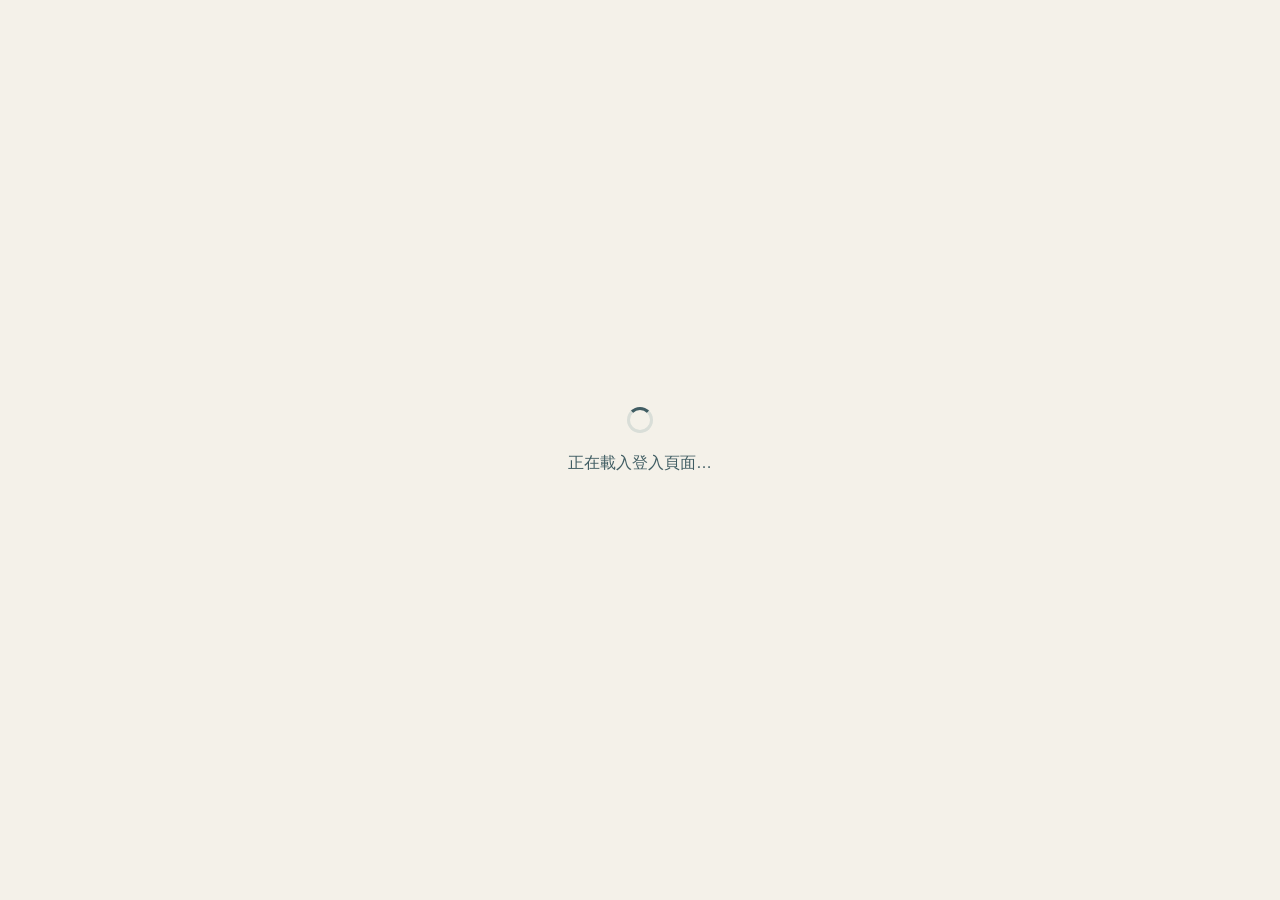
==== index.html @ 28db0f21 "Fix iframe handshake retries and source validation" ====
<!doctype html><html lang="zh-Hant"><head><meta charset="utf-8"><meta name="viewport" content="width=device-width,initial-scale=1"><meta name="referrer" content="no-referrer"><meta name="robots" content="noindex,nofollow"><meta name="application-release" content="pages-htmlservice-bridge-v4"><meta http-equiv="Content-Security-Policy" content="default-src 'none'; script-src 'self'; style-src 'self'; img-src 'self'; frame-src https://script.google.com https://script.googleusercontent.com https://*.googleusercontent.com; connect-src 'none'; object-src 'none'; base-uri 'none'; form-action 'none'"><title>鈺通營造｜員工面談暨考績管理系統</title><link rel="stylesheet" href="./site.css?v=pages-bridge-v3"></head><body>
<main id="applicationHost" hidden aria-label="鈺通營造員工面談暨考績管理系統"><div id="frameSlot"></div></main>
<section id="connectionPanel" class="entry-loading" aria-label="載入登入頁面"><div class="loading-indicator" aria-hidden="true"></div><span id="connectionLabel" class="visually-hidden">正在確認安全連線</span><p id="connectionStatus" role="status" aria-live="polite">正在載入登入頁面…</p><button type="button" id="connectBackend" hidden>重新載入</button></section>
<noscript>請啟用 JavaScript 後重新載入，以開啟鈺通營造系統登入頁面。</noscript><script src="./backend-config.js"></script><script src="./pages-bridge.js?v=pages-bridge-v4"></script></body></html>
---- site.css ----
/* Thin host: the unchanged GAS app owns the full company login design. */
:root{font-family:"Noto Sans TC","Microsoft JhengHei",sans-serif;color:#405d63;background:#f4f1e9;line-height:1.7}
*{box-sizing:border-box}
html,body{margin:0;width:100%;min-height:100%;background:#f4f1e9}
[hidden]{display:none!important}
#applicationHost{position:fixed;inset:0;width:100%;height:100vh;height:100dvh;margin:0;padding:0}
#frameSlot,#frameSlot iframe{display:block;width:100%;height:100%;border:0;margin:0;padding:0}
#connectionPanel{min-height:100vh;min-height:100dvh;margin:0;padding:24px;display:flex;flex-direction:column;align-items:center;justify-content:center;text-align:center}
#connectionStatus{max-width:34rem;margin:16px 0;overflow-wrap:anywhere}
.loading-indicator{width:26px;height:26px;border:3px solid #d9ded8;border-top-color:#405d63;border-radius:50%;animation:loading 1s linear infinite}
.entry-error .loading-indicator{display:none}
#connectBackend{max-width:22rem;width:100%;padding:12px 20px;border:1px solid #405d63;border-radius:7px;background:#405d63;color:#fff;font:inherit;cursor:pointer}
#connectBackend:focus-visible{outline:3px solid #9b6b2c;outline-offset:4px}
#connectBackend:disabled{opacity:.62;cursor:wait}
.visually-hidden{position:absolute;width:1px;height:1px;padding:0;margin:-1px;overflow:hidden;clip:rect(0,0,0,0);white-space:nowrap;border:0}
noscript{display:block;text-align:center;padding:16px}
@keyframes loading{to{transform:rotate(360deg)}}
@media(prefers-reduced-motion:reduce){.loading-indicator{animation:none}}
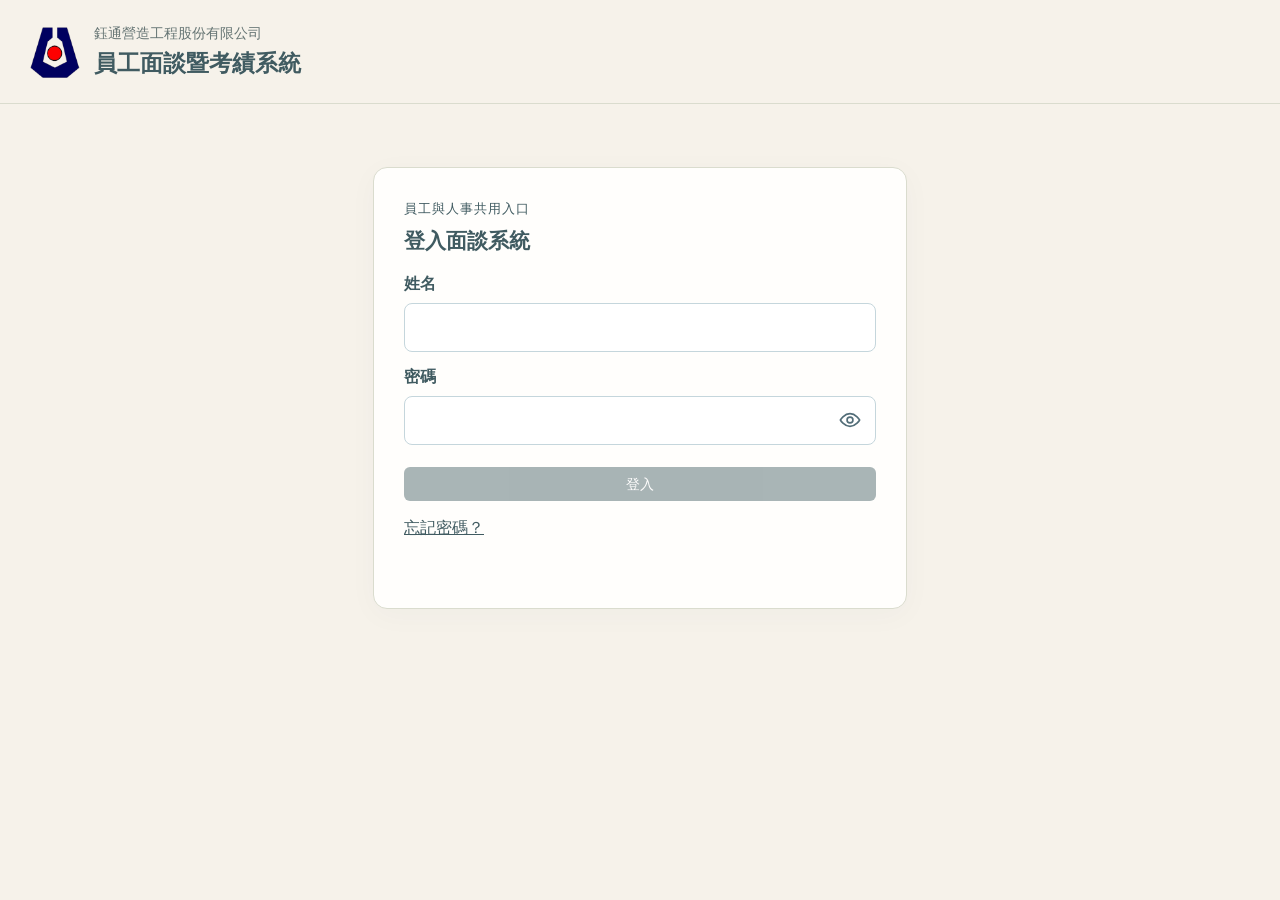
==== commit 7b0c8c63: "Serve existing login statically through version-pinned secure GAS bridge" ====
--- a/index.html
+++ b/index.html
@@ -1,4 +1 @@
-<!doctype html><html lang="zh-Hant"><head><meta charset="utf-8"><meta name="viewport" content="width=device-width,initial-scale=1"><meta name="referrer" content="no-referrer"><meta name="robots" content="noindex,nofollow"><meta name="application-release" content="pages-htmlservice-bridge-v4"><meta http-equiv="Content-Security-Policy" content="default-src 'none'; script-src 'self'; style-src 'self'; img-src 'self'; frame-src https://script.google.com https://script.googleusercontent.com https://*.googleusercontent.com; connect-src 'none'; object-src 'none'; base-uri 'none'; form-action 'none'"><title>鈺通營造｜員工面談暨考績管理系統</title><link rel="stylesheet" href="./site.css?v=pages-bridge-v3"></head><body>
-<main id="applicationHost" hidden aria-label="鈺通營造員工面談暨考績管理系統"><div id="frameSlot"></div></main>
-<section id="connectionPanel" class="entry-loading" aria-label="載入登入頁面"><div class="loading-indicator" aria-hidden="true"></div><span id="connectionLabel" class="visually-hidden">正在確認安全連線</span><p id="connectionStatus" role="status" aria-live="polite">正在載入登入頁面…</p><button type="button" id="connectBackend" hidden>重新載入</button></section>
-<noscript>請啟用 JavaScript 後重新載入，以開啟鈺通營造系統登入頁面。</noscript><script src="./backend-config.js"></script><script src="./pages-bridge.js?v=pages-bridge-v4"></script></body></html>
+<!doctype html><html lang="zh-Hant"><head><meta name="hr-backend-release" content="YT-45f6a3ab487a"><meta http-equiv="Content-Security-Policy" content="default-src 'none'; script-src 'self'; style-src 'self' 'unsafe-inline'; img-src 'self'; connect-src 'self'; frame-src https://script.google.com https://script.googleusercontent.com https://*.googleusercontent.com; base-uri 'none'; object-src 'none'; form-action 'none'"><link rel="stylesheet" href="./login.css"><meta name="referrer" content="no-referrer"><meta charset="utf-8"><meta name="viewport" content="width=device-width,initial-scale=1"><title>鈺通營造｜員工面談暨考績系統</title></head><body><header class="site-header"><img src="./logo.png" alt="鈺通營造公司LOGO"><div class="site-titles"><p class="site-company">鈺通營造工程股份有限公司</p><h1>員工面談暨考績系統</h1></div></header><main class="login-page"><section class="login-card"><p class="page-eyebrow">員工與人事共用入口</p><h2>登入面談系統</h2><form id="employeeLogin"><label for="lookupName">姓名</label><input id="lookupName" name="username" required maxlength="80" autocomplete="username"><label for="lookupPassword">密碼</label><input id="lookupPassword" name="password" type="password" required maxlength="128" autocomplete="current-password"><button type="submit">登入</button></form><p id="loginStatus" role="status"></p></section></main><div id="bridgeHost" hidden></div><script src="./backend-config.js"></script><script src="./static-login.js"></script><script src="./password-eye.js"></script><script src="./login.js"></script><script src="./password-reset.js"></script></body></html>
--- a/login.css
+++ b/login.css
@@ -0,0 +1,122 @@
+:root{--brand:#174b59;--brand-dark:#103946;--accent:#0d766d;--ink:#213544;--muted:#617485;--line:#dbe6e9;--surface:#fff;--canvas:#f4f8fa}
+*{box-sizing:border-box}html{scroll-padding-top:130px}body{margin:0;background:var(--canvas);color:var(--ink);font:16px/1.65 system-ui,"Microsoft JhengHei",sans-serif}
+[hidden]{display:none!important}button,input,select,textarea{font:inherit}button,.button-link{min-height:44px;border:0;border-radius:8px;padding:10px 16px;background:var(--brand);color:#fff;cursor:pointer;text-decoration:none;display:inline-flex;align-items:center;justify-content:center;gap:6px;max-width:100%;white-space:normal;overflow-wrap:anywhere}
+button.secondary,.button-link.secondary{background:#e8f0f3;color:var(--brand-dark)}button:disabled{opacity:.45;cursor:not-allowed}input:not([type=checkbox]):not([type=file]),select,textarea{width:100%;min-height:46px;border:1px solid #c5d6dc;border-radius:8px;padding:10px 12px;background:#fff;color:var(--ink)}textarea{line-height:1.8;resize:vertical}input[type=checkbox]{width:20px;height:20px;accent-color:var(--accent);vertical-align:middle}input[type=file]{width:100%;padding:10px;border:1px solid var(--line);border-radius:8px}label{display:block;font-weight:600;margin:12px 0 6px}h1,h2,h3,p{overflow-wrap:anywhere}h1{font-size:23px;line-height:1.4}h2{font-size:21px}h3{font-size:17px}a{color:var(--brand)}:focus-visible{outline:3px solid #8dd1c7;outline-offset:3px}
+.site-header{display:flex;align-items:center;gap:14px;max-width:1600px;margin:auto;padding:20px 24px;border-bottom:1px solid var(--line)}.site-header img{width:52px;height:auto;flex:none;object-fit:contain}.site-titles{min-width:0;flex:1}.site-header h1{margin:2px 0}.site-company{font-size:14px;color:var(--muted);margin:0}.site-header .hr-link{font-size:14px;flex:none}.environment-tag{font-size:12px;padding:3px 8px;border-radius:5px;background:#fff0cd;color:#80591d;white-space:nowrap}
+.login-page{max-width:570px;margin:clamp(24px,7vh,70px) auto;padding:0 18px}.login-card{padding:30px;background:#fff;border:1px solid var(--line);border-radius:14px;box-shadow:0 6px 30px #1b465b08}.login-card h2{margin:5px 0 10px}.page-eyebrow{font-size:13px;letter-spacing:.08em;color:var(--accent);margin:0}.login-card button{width:100%;margin-top:22px}.login-note,.muted{color:var(--muted);font-size:13px}.login-card details{font-size:13px;margin-top:20px}.login-card summary{cursor:pointer}#loginStatus{color:#a33c23;min-height:1.5em}.site-footer{padding:24px 12px;text-align:center;font-size:12px;color:var(--muted)}
+.portal-site main>header{display:flex;align-items:center;gap:12px;margin:0 0 16px;padding:14px 0;background:var(--canvas);border-bottom:1px solid var(--line)}.portal-site main>header h1{font-size:23px}.portal-site main>header p{font-size:14px}.portal-site #portalBanner{display:flex;align-items:center;gap:12px;margin:0 0 20px;padding:0;background:none;border:0;box-shadow:none}.portal-site #portalBanner h2{font-size:15px;margin:0;border:0}.portal-site #portalBanner p{font-size:13px;margin:0}.portal-site #portalBanner button{margin-left:auto}.portal-site #openWorkflow,.portal-site #openAdmin,.portal-site #portalOpenHr,.portal-site #resetDemo,.portal-site .preview-disclosure,.portal-site #identityDemo,.portal-site #closeWorkflow,.portal-site .employee-footer{display:none!important}.portal-site main>.warning{display:none}.portal-site #confirmationMeaning{font-size:13px}.portal-site #draftTools{margin-top:8px}.portal-site #formIdentity{margin:10px 0;color:var(--muted);font-size:14px}
+.portal-employee-page #workflowDialog{display:none!important}.portal-employee-page main{max-width:1220px}.portal-employee-page #employeeBasics label[for=role],.portal-employee-page #employeeBasics #role,.portal-employee-page #employeeBasics #role+p{display:none}.portal-employee-page .employee-actions{bottom:0}
+.portal-hr-page main{max-width:none;width:100%;padding:16px clamp(12px,2vw,36px) 40px}.portal-hr-page #employeeBasics,.portal-hr-page #employeeInterview,.portal-hr-page #employeeProjects,.portal-hr-page #employeeScores,.portal-hr-page #employeeActions,.portal-hr-page #fillProgress,.portal-hr-page #formIdentity{display:none!important}
+.portal-hr-page #workflowDialog{display:block;width:100%;max-height:none;overflow:visible;position:static;margin:0;padding:0;border:0;border-radius:0;background:none;box-shadow:none}.portal-hr-page #workflowDialog>.actions{position:static;top:auto;padding:0;background:none;border:0}.portal-hr-page #workflowTitle{font-size:18px;margin:0 0 16px}.portal-hr-page #workflowDialog>.warning,.portal-hr-page #workflowDialog>.grid,.portal-hr-page #workflowDialog>label,.portal-hr-page #workflowDialog>#employee,.portal-hr-page #flowIdentity,.portal-hr-page #progress,.portal-hr-page #workflowSelf{display:none!important}.portal-hr-page #workflowDialog #logoutMock{display:none}.portal-hr-page #workflowDialog .workflow-layout{display:grid;grid-template-columns:180px minmax(0,1fr);gap:26px}.portal-hr-page #workflowDialog #workflowHr{border:0;padding:0;box-shadow:none;background:transparent}.portal-hr-page #workflowHr>h2{display:none}.portal-hr-page .workflow-nav{position:sticky;top:16px;min-width:0;padding:0}.portal-hr-page .workflow-nav a{padding:11px 13px;background:transparent;border-radius:7px;font-size:14px}.portal-hr-page .workflow-nav a:hover,.portal-hr-page .workflow-nav a.active{background:#e3efef}.portal-hr-page #storedRecord{margin:26px 0 0 206px;padding:20px;background:white;border:1px solid var(--line);border-radius:10px}.portal-hr-page #workflowDialog .status-overview{margin-top:0}.portal-hr-page #hrRosterTools{display:none}.portal-hr-page #workflowDialog .workflow-table{background:white;border:1px solid var(--line);border-radius:10px}.portal-hr-page #workflowDialog .workflow-table table{min-width:1000px}.portal-hr-page #workflowDialog #flowStatus{margin:0 0 16px;font-size:14px}.portal-hr-page #toggleNavigation{display:none}.portal-hr-page #workflowDialog #periodState,.portal-hr-page #workflowDialog #togglePeriod{display:none}
+.admin-section{min-width:0;background:white;border:1px solid var(--line);border-radius:10px;padding:22px;margin:24px 0;scroll-margin-top:24px}.admin-section h2,.admin-section h3{margin-top:0;border:0!important;padding:0!important}.section-heading{display:flex;align-items:center;justify-content:space-between;gap:12px;flex-wrap:wrap}.toolbar{display:flex;gap:9px;flex-wrap:wrap;align-items:center;margin:14px 0}.toolbar>*{max-width:100%}.field-grid{display:grid;grid-template-columns:repeat(3,minmax(0,1fr));gap:12px 18px}.field-grid>div{min-width:0}.field-grid .wide{grid-column:1/-1}.table-wrap{overflow-x:auto;border:1px solid var(--line);border-radius:9px;background:white;margin:16px 0}.table-wrap table{width:100%;min-width:920px;border-collapse:collapse;table-layout:auto}.table-wrap th,.table-wrap td{padding:11px 12px;text-align:left;border-bottom:1px solid #e6eef0;vertical-align:middle;overflow-wrap:anywhere}.table-wrap th{background:#f3f8fa;font-size:13px}.table-wrap td{font-size:14px}.table-wrap .compact-actions{display:flex;gap:6px;flex-wrap:wrap}.table-wrap button{font-size:13px;padding:8px 10px}.form-editor{border-top:1px solid var(--line);padding-top:18px}.inline-options{display:flex;gap:16px;flex-wrap:wrap}.inline-options label{font-weight:400;margin:4px 0}.status-message{padding:10px 0;font-size:14px;overflow-wrap:anywhere}.error-message{color:#9b3526}.import-summary{display:flex;gap:10px;flex-wrap:wrap}.import-summary span{padding:8px 12px;background:#eef5f5;border-radius:7px;font-size:14px}.error-cell{color:#9b3526;min-width:200px}.hint-scroll{font-size:13px;color:var(--muted)}.selected-count{font-size:14px;color:var(--brand)}
+@media(min-width:1600px){.portal-hr-page #workflowDialog .workflow-layout{grid-template-columns:205px minmax(0,1fr)}.portal-hr-page #storedRecord{margin-left:231px}}
+@media(max-width:1024px){.field-grid{grid-template-columns:repeat(2,minmax(0,1fr))}.portal-hr-page #workflowDialog .workflow-layout{grid-template-columns:155px minmax(0,1fr);gap:16px}.portal-hr-page #storedRecord{margin-left:171px}.portal-hr-page .status-overview{grid-template-columns:repeat(3,minmax(0,1fr))}}
+@media(max-width:767px){html{scroll-padding-top:12px}.site-header{padding:16px 12px;gap:9px;flex-wrap:wrap}.site-header img{width:42px}.site-header h1,.portal-site main>header h1{font-size:18px}.site-company{font-size:12px}.site-header .hr-link{font-size:13px}.environment-tag{font-size:11px}.login-page{margin-top:24px;padding:0 12px}.login-card{padding:22px 18px}.portal-site main>header{padding:10px 0}.portal-site #portalBanner{flex-wrap:wrap;gap:8px;margin-bottom:14px}.portal-site #portalBanner h2{font-size:14px}.portal-site #portalBanner p{display:none}.portal-site #portalBanner button{font-size:13px;padding:8px 10px}.portal-hr-page main{padding:12px}.portal-hr-page #workflowDialog .workflow-layout{grid-template-columns:minmax(0,1fr);gap:12px}.portal-hr-page #workflowDialog .workflow-nav{position:static;flex-direction:column;overflow:visible;background:#eaf2f4;padding:8px;border-radius:8px}.portal-hr-page:not(.nav-expanded) .workflow-nav{display:none}.portal-hr-page #toggleNavigation{display:inline-flex;font-size:14px}.portal-hr-page #storedRecord{margin-left:0;padding:14px}.field-grid{grid-template-columns:minmax(0,1fr)}.field-grid .wide{grid-column:auto}.admin-section{padding:16px 12px;margin:18px 0}.toolbar{gap:8px}.toolbar input,.toolbar select{flex:1 1 100%;min-width:0}.toolbar button{flex:1 1 auto;min-width:0}.portal-hr-page #workflowDialog .status-overview{grid-template-columns:repeat(2,minmax(0,1fr))}.portal-hr-page #workflowDialog .status-overview>div:last-child{grid-column:1/-1}.portal-site input,.portal-site select,.portal-site textarea{min-width:0}.portal-hr-page #workflowDialog .workflow-table{max-width:100%}}
+
+.portal-site .grid{grid-template-columns:repeat(2,minmax(0,1fr))}.portal-site .grid>div{min-width:0}.portal-site main>header{flex-wrap:wrap}.portal-hr-page #workflowDialog .table-wrap table{min-width:1080px}.table-wrap td{white-space:pre-line}
+@media(max-width:767px){.portal-site .grid{grid-template-columns:minmax(0,1fr)}}
+
+/* Stage 8 shared masthead and independent management pages. */
+body>.site-header{flex-direction:row}
+body>.site-header{display:flex;align-items:center;justify-content:flex-start;min-height:104px;max-width:none;width:100%;padding:20px 28px;margin:0;border-bottom:1px solid var(--line);gap:14px;background:var(--canvas)}body>.site-header>img{display:block;width:52px;max-width:52px;height:auto;object-fit:contain;flex:none}body>.site-header .site-titles{flex:1;min-width:0}body>.site-header h1{font:700 23px/1.4 system-ui,"Microsoft JhengHei",sans-serif;letter-spacing:0;margin:2px 0;color:var(--brand-dark)}body>.site-header .site-company{font:400 14px/1.65 system-ui,"Microsoft JhengHei",sans-serif;margin:0;color:var(--muted)}
+.stage8-site main{padding-top:16px}.stage8-site.portal-hr-page main{width:100%;max-width:none;padding:18px 28px 50px}.stage8-site #workflowTitle{display:none}.stage8-site #workflowHr{min-width:0}.stage8-site #stage8Pages{min-width:0}.stage8-site .management-page{min-width:0;margin:0;padding:0}.stage8-site .management-page>h2{font-size:23px;margin:0 0 20px}.stage8-site .management-page .admin-section{margin-top:0}.stage8-site .workflow-nav{align-self:start}.stage8-site #storedRecord{margin:20px 0;padding:18px}.stage8-site .status-overview{display:grid;grid-template-columns:repeat(auto-fit,minmax(145px,1fr));gap:14px}.stage8-site #hrOverview{display:none!important}.stage8-site #eligibilityNotice{padding:12px 16px;border-left:4px solid var(--accent);background:white;overflow-wrap:anywhere}.stage8-site #page-appraisals [data-action=printed],.stage8-site #page-appraisals [data-action=received],.stage8-site #page-appraisals [data-action=archived]{display:none}.stage8-site #qualificationEditor{margin-top:24px;padding-top:20px;border-top:1px solid var(--line)}.paper-row{display:flex;align-items:center;justify-content:space-between;gap:16px;flex-wrap:wrap;background:white;border:1px solid var(--line);border-radius:8px;padding:14px;margin:10px 0}.stage8-site input[type=date]{max-width:100%;min-width:0;box-sizing:border-box}.stage8-site #rosterEditor{margin-top:20px}.stage8-site #rosterPageSize{width:auto}.stage8-site #policyImpact{white-space:pre-line}.stage8-site #policyEditor{background:white;border:1px solid var(--line);padding:18px;border-radius:10px}.stage8-site .management-page>select{max-width:420px;margin-bottom:14px}
+@media(min-width:1600px){.stage8-site.portal-hr-page #workflowDialog .workflow-layout{grid-template-columns:220px minmax(0,1fr);gap:30px}}
+@media(max-width:767px){body>.site-header{min-height:112px;padding:14px 12px;gap:9px;flex-wrap:wrap}body>.site-header>img{width:42px;max-width:42px}body>.site-header h1{font-size:18px}body>.site-header .site-company{font-size:12px}.stage8-site.portal-hr-page main{padding:12px}.stage8-site #portalBanner{flex-wrap:wrap}.stage8-site #portalBanner button{flex:1 1 auto}.stage8-site #workflowDialog .status-overview{grid-template-columns:repeat(2,minmax(0,1fr))}.stage8-site #workflowDialog .status-overview>div:last-child{grid-column:auto}.stage8-site #policyEditor{padding:12px}.stage8-site #storedRecord{margin:16px 0;padding:12px}.stage8-site .management-page>h2{font-size:21px}.stage8-site #rosterPageSize{width:100%}}
+@media(max-width:767px){body>.site-header{display:grid;grid-template-columns:42px minmax(0,1fr);grid-template-rows:auto 24px;align-items:center}body>.site-header>img{grid-column:1;grid-row:1}body>.site-header .site-titles{grid-column:2;grid-row:1}body>.site-header .environment-tag{grid-column:1/3;grid-row:2;justify-self:start}body>.site-header .hr-link{grid-column:2;grid-row:2;justify-self:end}}
+
+/* Stage 9: shared compact controls and a single routed management surface. */
+:root:root{--brand:#173A4B;--brand-dark:#173A4B;--accent:#32677A;--canvas:#F5F7F9;--surface:#fff;--line:#DCE5EA;--muted:#617483;--ink:#233746;--danger:#9B4944}
+html body{background:var(--canvas);color:var(--ink);font-family:system-ui,"Microsoft JhengHei",sans-serif}
+body button,.portal-site button,.portal-site .employee-actions .actions button{min-height:34px;border-radius:6px;font-size:14px;line-height:1.45;padding:7px 12px;background:var(--brand);color:#fff;box-shadow:none}
+body button.secondary,.portal-site button.secondary{background:#EAF0F3;color:var(--brand)}button:hover:not(:disabled){filter:brightness(.94)}button:disabled{opacity:.45}button:focus-visible,input:focus-visible,select:focus-visible,summary:focus-visible,a:focus-visible{outline:3px solid #91B9C6;outline-offset:2px}
+.portal-site input:not([type=checkbox]):not([type=file]),.portal-site select,.portal-site textarea{min-height:40px;padding:8px 10px;border-color:var(--line);font-size:15px}.portal-site label{margin:9px 0 5px}.portal-site .admin-section{border:1px solid var(--line);padding:18px;margin:0;background:#fff;box-shadow:none}
+.portal-site .field-grid{gap:10px 16px}.portal-site #workflowDialog .workflow-layout{grid-template-columns:172px minmax(0,1fr);gap:22px}.portal-site .workflow-nav a{padding:9px 12px;line-height:1.5;font-size:14px}.portal-site .workflow-nav a.active{background:#E5EEF2;color:var(--brand);font-weight:600}.portal-site #portalBanner button{margin-left:0}.portal-site #portalLogout{margin-left:auto}.portal-site #flowStatus:empty{display:none}.portal-site .configuration-notice{padding:12px;border:1px solid #DDC99C;background:#FFF8E9;font-size:14px}
+.portal-site .heading-actions{display:flex;gap:8px;align-items:center;margin-left:auto}.portal-site #rosterTotal{font-size:13px;color:var(--muted)}.portal-site .section-heading{gap:10px;margin-bottom:14px}.portal-site .section-heading h2{margin:0}.portal-site #rosterPanel>.muted,.portal-site #rosterPanel>.hint-scroll{font-size:12px;margin:8px 0}.portal-site #rosterPanel>.field-grid{grid-template-columns:minmax(220px,2fr) repeat(3,minmax(120px,1fr))}
+.portal-site #workflowDialog #rosterPanel .table-wrap table{table-layout:fixed;width:100%;min-width:1080px}.portal-site #rosterPanel th,.portal-site #rosterPanel td{padding:9px 8px;font-size:13px;vertical-align:middle}.portal-site #rosterPanel th:nth-child(1){width:42px}.portal-site #rosterPanel th:nth-child(2){width:105px}.portal-site #rosterPanel th:nth-child(3){width:15%}.portal-site #rosterPanel th:nth-child(4){width:9%}.portal-site #rosterPanel th:nth-child(5){width:19%}.portal-site #rosterPanel th:nth-child(6){width:95px}.portal-site #rosterPanel th:nth-child(7){width:60px}.portal-site #rosterPanel th:nth-child(8){width:125px}.portal-site #rosterPanel th:nth-child(9){width:172px}
+.portal-site #rosterPanel td.compact-actions{display:table-cell!important;white-space:nowrap}.portal-site #rosterPanel td.compact-actions button{display:inline-flex;min-width:44px;min-height:32px;padding:6px 8px;margin-right:4px;font-size:13px}.portal-site #rosterPanel [data-roster-action=active]{color:var(--danger);background:#F7EEED}
+.roster-footer{display:flex;align-items:center;gap:12px;flex-wrap:wrap}.roster-footer>.toolbar{margin:0 0 0 auto;flex-wrap:nowrap;gap:8px}.roster-footer #rosterPageSize{width:72px!important;flex:none}.roster-footer label{margin:0}.roster-footer #rosterPage{white-space:nowrap;font-size:13px}.roster-footer #rosterBulkMenu{position:relative}.roster-footer summary{cursor:pointer;border:1px solid var(--line);border-radius:6px;padding:7px 11px;font-size:14px;background:#fff}.bulk-menu-items{position:absolute;top:calc(100% + 6px);left:0;z-index:5;min-width:190px;display:flex;flex-direction:column;gap:6px;padding:10px;background:#fff;border:1px solid var(--line);border-radius:8px;box-shadow:0 4px 16px #173A4B12}.bulk-menu-items button{text-align:left;justify-content:flex-start}
+.portal-site #page-import>h2,.portal-site #page-assignment>h2{display:none}.portal-site #backFromImport,.portal-site #backFromAssignment{margin-bottom:14px}.portal-site #rosterEditor{padding:20px;background:#fff;border:1px solid var(--line);border-radius:8px}.portal-site #rosterImport{max-width:1100px}.portal-site #rosterImport input[type=file]{max-width:650px}.portal-site #page-employees .table-wrap{margin-bottom:12px}
+.portal-hr-page #eligibilityNotice{display:none}.portal-site #portalBanner button{flex:0 0 auto}
+html body.portal-site #submit{background:var(--brand)}html body.portal-site #save{background:var(--accent)}
+
+/* Stage 11: compact routed admin surfaces; original forms/export templates unchanged. */
+:root:root{--brand:#244D60;--brand-dark:#244D60;--accent:#32677A;--canvas:#EDF3F5;--line:#D5E2E7}
+.portal-site .workflow-nav .nav-group-title{font-size:12px;font-weight:600;color:var(--muted);margin:16px 12px 4px}.portal-site .workflow-nav .nav-group-title:first-child{margin-top:0}.portal-site .workflow-nav a.active{background:#DDECF0}.page-heading{display:flex;align-items:center;justify-content:space-between;gap:12px;margin-bottom:18px}.page-heading h2{margin:0;font-size:23px}.portal-site .page-heading button{width:auto;flex:none}
+.portal-site #page-annual .annual-summary{gap:14px;margin:14px 0}.portal-site .annual-half{padding:14px 18px;min-width:0}.portal-site .annual-half h3{font-size:16px;margin:0 0 12px}.annual-metrics{display:grid;grid-template-columns:repeat(4,minmax(0,1fr));gap:12px;margin:0}.annual-metrics div{min-width:0}.annual-metrics dt{font-size:12px;color:var(--muted)}.annual-metrics dd{margin:5px 0 0;font-size:25px;line-height:1.2;font-weight:600;color:var(--brand)}.annual-half>p{margin:14px 0;min-height:36px;display:flex;align-items:center;color:var(--muted)}
+.section-tabs{display:flex;flex-wrap:wrap;gap:6px;border-bottom:1px solid var(--line);margin:0 0 16px;padding-bottom:10px}.portal-site .section-tabs button{background:#fff;color:var(--brand);border:1px solid var(--line)}.portal-site .section-tabs [aria-selected=true]{background:#DDECF0;border-color:#A6C2CD}.portal-site #periodSettings,.portal-site #periodQualification,.portal-site #periodExtensions{background:white;border:1px solid var(--line);border-radius:9px;padding:16px;margin:16px 0}.portal-site #periodSettings #policyEditor{border:0;padding:10px 0;margin:0}.portal-site #page-periods>#policySelect{width:min(100%,420px)}
+.portal-site #workflowDialog .assignment-list{min-width:900px;table-layout:fixed}.assignment-list th:first-child{width:54px}.assignment-list th:nth-child(2){width:25%}.assignment-list th:last-child{width:86px}.portal-site #workflowDialog .qualification-table{min-width:1100px;table-layout:fixed}.qualification-table td{vertical-align:middle}.qualification-table th:first-child{width:170px}.qualification-table th:last-child{width:90px}.qualification-table small{display:block;margin-top:7px;color:var(--muted)}.portal-site #assignmentPanel #assignType{width:150px;flex:none}.portal-site #assignmentPanel .toolbar{gap:8px}.portal-site .management-page input[type=checkbox]{width:20px;height:20px}.portal-site #assignmentPanel>.field-grid{grid-template-columns:200px minmax(180px,2fr) minmax(140px,1fr)}
+.system-confirm{border:1px solid var(--line);border-radius:10px;padding:22px;width:min(520px,calc(100vw - 32px));max-width:calc(100vw - 32px);max-height:calc(100dvh - 32px);overflow:auto;color:var(--ink);background:#fff;box-sizing:border-box}.system-confirm::backdrop{background:#173A4B55}.system-confirm h2{font-size:20px;margin:0 0 12px}.system-confirm p{line-height:1.7;white-space:pre-line;overflow-wrap:anywhere}.system-confirm .toolbar{justify-content:flex-end;margin:18px 0 0}.confirm-details{max-height:240px;overflow:auto;padding-left:24px;font-size:14px;line-height:1.8}.system-notice{position:fixed;bottom:20px;right:20px;z-index:30;max-width:calc(100vw - 40px);padding:12px 18px;background:#E5F2EB;border:1px solid #B5D4C2;border-radius:8px;color:#315E49;box-sizing:border-box}.feature-message:not(:empty),.portal-site .management-page p[role=status]:not(:empty){padding:10px 12px;background:#F0F6F9;border-left:3px solid #7C9CAB;border-radius:5px;font-size:14px;overflow-wrap:anywhere}.portal-site .error-message{color:#923E38;background:#FAEEEE}.faq-item{background:white;border:1px solid var(--line);border-radius:8px;padding:14px 16px;margin:12px 0}.faq-item summary{font-weight:600;cursor:pointer}.faq-item ol{line-height:1.9;padding-left:24px}.portal-site #faqSearch{width:260px}.portal-site #faqCategory{width:190px}
+@media(max-width:767px){.page-heading{align-items:flex-start;flex-wrap:wrap}.page-heading h2{font-size:21px}.annual-metrics{gap:10px;grid-template-columns:repeat(2,minmax(0,1fr))}.portal-site .annual-half{padding:14px}.portal-site #assignmentPanel>.field-grid{grid-template-columns:minmax(0,1fr)}.portal-site #periodSettings,.portal-site #periodQualification,.portal-site #periodExtensions{padding:12px}.section-tabs button{flex:1 1 auto}.system-confirm{padding:18px}.system-confirm .toolbar button{min-height:44px}.portal-site #faqSearch,.portal-site #faqCategory{width:100%}}
+@media print{.faq-item>ol,.faq-item>p{display:block!important}.workflow-nav,#portalBanner,.system-notice{display:none!important}}
+/* Stage 12 approved cream palette. Logo pixels and proportions stay untouched. */
+:root:root{--canvas:#F6F2EA;--surface:#FFFEFC;--brand:#405B61;--brand-dark:#405B61;--accent:#405B61;--line:#DADCCE;--ink:#405B61;--muted:#667574}
+.portal-site .workflow-nav{background:#405B61;border-radius:9px;padding:10px}.portal-site .workflow-nav a{color:#FFFEFC}.portal-site .workflow-nav .nav-group-title{color:#D9E2DE}.portal-site .workflow-nav a.active{background:#E8E6D9;color:#405B61}.portal-site .admin-section,.portal-site .annual-half,.portal-site .faq-item,.portal-site #periodSettings,.portal-site #periodQualification,.portal-site #periodExtensions,.login-card,.system-confirm{background:#FFFEFC}.table-wrap,.table-wrap th{background:#FFFEFC}.portal-site button.secondary{background:#E8E6D9;color:#405B61}.portal-site input:not([type=checkbox]),.portal-site textarea,.portal-site select{background:#FFFEFC}.system-confirm textarea{width:100%;min-height:90px;box-sizing:border-box}.portal-site .grant-columns>section{background:var(--surface)}
+@media(min-width:768px) and (max-width:1100px){.portal-site #assignmentPanel>.field-grid{grid-template-columns:repeat(2,minmax(0,1fr))}}
+
+/* Stage 10: status semantics, direct row actions, annual and grant comparison. */
+.portal-site #qualificationStats>div{min-height:112px;border:1px solid var(--line);border-top:3px solid #7295A4;border-radius:9px;padding:14px 16px;background:#F0F6F8;display:flex;flex-direction:column;gap:8px}.portal-site #qualificationStats strong{font-size:29px;line-height:1.2}.portal-site #qualificationStats [data-metric=required]{background:#EDF5F7;border-top-color:#477F94}.portal-site #qualificationStats [data-metric=submitted]{background:#EFF7F1;border-top-color:#73A888}.portal-site #qualificationStats [data-metric=empty]{background:#FFF6E9;border-top-color:#D3AE75}.portal-site #qualificationStats [data-metric=draft]{background:#F1F1FA;border-top-color:#959BC7}.portal-site #qualificationStats [data-metric=overdue]{background:#FAEEEE;border-top-color:#C98B88}.portal-site #qualificationStats [data-metric=exempt]{background:#F0F3F6;border-top-color:#9AAEBC}.portal-site #qualificationStats [data-metric=pending]{background:#FAF7E7;border-top-color:#BCAF65}
+.portal-site #hrResults table{width:100%;table-layout:fixed;min-width:1000px}.portal-site #hrResults th:nth-child(1){width:95px}.portal-site #hrResults th:nth-child(3){width:105px}.portal-site #hrResults th:nth-child(4){width:65px}.portal-site #hrResults th:nth-child(5){width:110px}.portal-site #hrResults th:nth-child(6){width:278px}.portal-site #hrResults th,.portal-site #hrResults td{padding:9px 10px;vertical-align:middle}.portal-site #hrResults .workflow-row-actions{display:flex;flex-wrap:nowrap;gap:5px;align-items:center}.portal-site #hrResults .workflow-row-actions button{width:auto;flex:0 0 auto;min-height:32px;padding:6px 9px;font-size:13px}.workflow-person-heading{display:flex;gap:9px;align-items:center;flex-wrap:wrap}.workflow-person-heading>.workflow-person-detail{font-size:12px;background:#EDF3F6;padding:2px 6px;border-radius:4px}.portal-site .workflow-person-detail{margin-top:3px;line-height:1.5;font-size:13px}
+.annual-filters{grid-template-columns:110px minmax(160px,2fr) repeat(3,minmax(120px,1fr))}.annual-summary{display:grid;grid-template-columns:repeat(2,minmax(0,1fr));gap:16px;margin:18px 0}.annual-half{padding:18px;background:#FFF;border:1px solid var(--line);border-radius:8px}.annual-half h3{margin:0 0 9px}.annual-half p{margin:6px 0;font-size:14px}.annual-half strong{color:var(--brand)}.portal-site .annual-table{min-width:850px;table-layout:fixed}.annual-table th:first-child{width:24%}.annual-table th:last-child{width:170px}.annual-table small{display:block;font-size:12px;color:var(--muted);margin-top:3px}.annual-table td[data-annual-status=exempt],.annual-table td[data-annual-status=pending],.annual-table td[data-annual-status=missing],.annual-table td[data-annual-status=unavailable]{color:var(--muted)}.annual-pager{justify-content:flex-end}.annual-pager select{width:75px!important;flex:none}
+.grant-columns{display:grid;grid-template-columns:minmax(0,1fr) minmax(0,1fr);gap:24px;align-items:stretch}.grant-columns>section{min-width:0;background:#F9FBFC;border:1px solid var(--line);border-radius:8px;padding:18px}.grant-columns h4{margin:0 0 12px}.permission-checks{display:flex;flex-direction:column;gap:7px;margin:12px 0}.permission-checks label{display:flex;align-items:center;gap:8px;font-size:14px;font-weight:400;margin:0;min-height:30px}.permission-checks input[type=checkbox]{flex:none}.scope-checks{max-height:230px;overflow:auto;padding:4px}.grant-columns #newGrantPlan{margin:9px 0;font-size:13px}.grant-columns #grantPeriodMode{margin-bottom:8px}.grant-columns .muted{font-size:13px}.paper-row{display:grid;grid-template-columns:minmax(220px,1fr) auto;gap:8px 18px;padding:12px 16px}.paper-row>p{grid-column:1;grid-row:1;margin:0;font-size:14px}.paper-steps{grid-column:1;grid-row:2;display:flex;gap:7px;flex-wrap:wrap}.paper-steps span{font-size:12px;border-radius:4px;padding:3px 7px;background:#F0F3F6;color:#6C7F8C}.paper-steps [data-complete=true]{background:#EAF5EF;color:#3F7358}.paper-row>button{grid-column:2;grid-row:1/3;align-self:center}.portal-site #assignmentPreview table{min-width:780px}.portal-site #assignmentPreview th,.portal-site #assignmentPreview td{font-size:14px;padding:9px}.portal-site #rosterPanel>.muted,.portal-site #rosterPanel>.hint-scroll{display:none}
+@media(min-width:1500px){.portal-site #qualificationStats{grid-template-columns:repeat(7,minmax(0,1fr))}}
+.portal-site #assignmentPreview{max-height:360px;overflow:auto}
+.portal-site #workflowDialog .annual-table .workflow-row-actions{display:flex;flex-wrap:wrap;gap:6px}.portal-site #workflowDialog .annual-table .workflow-row-actions button{flex:none;min-width:64px;padding:6px 8px}
+.portal-site #appraisalPageSize{width:72px;flex:none}.portal-site #page-appraisals #appraisalPageSize{width:72px!important}
+@media(max-width:1100px){.annual-filters{grid-template-columns:repeat(2,minmax(0,1fr))}}
+@media(max-width:767px){.grant-columns,.annual-summary,.annual-filters{grid-template-columns:minmax(0,1fr)}.grant-columns{gap:14px}.grant-columns>section{padding:14px 12px}.permission-checks label{min-height:38px}.annual-pager{justify-content:flex-start}.annual-pager button{flex:0 0 auto}.annual-pager select{width:70px!important}.paper-row{grid-template-columns:minmax(0,1fr)}.paper-row>button{grid-column:1;grid-row:3;justify-self:start}.portal-site #hrResults .workflow-row-actions{flex-wrap:wrap}.portal-site #hrResults .workflow-row-actions button{min-height:44px}.portal-site #qualificationStats>div{min-height:112px}.annual-half{padding:14px}.scope-checks{max-height:210px}}
+@media(min-width:1600px){.portal-site #workflowDialog .workflow-layout{grid-template-columns:184px minmax(0,1fr);gap:26px}}
+@media(max-width:1024px){.portal-site #rosterPanel>.field-grid{grid-template-columns:repeat(2,minmax(0,1fr))}.roster-footer>.toolbar{flex-wrap:wrap}}
+@media(max-width:767px){body button,.portal-site button,.portal-site .employee-actions .actions button{min-height:44px;min-width:44px;font-size:14px;padding:9px 12px}.portal-site #workflowDialog .workflow-layout{grid-template-columns:minmax(0,1fr);gap:12px}.portal-site #rosterPanel>.field-grid{grid-template-columns:minmax(0,1fr)}.portal-site .admin-section{padding:14px 12px}.portal-site .heading-actions{margin-left:0}.portal-site #rosterPanel td.compact-actions button{min-height:44px}.roster-footer{gap:10px}.roster-footer>.toolbar{width:100%;margin:0;justify-content:flex-start}.roster-footer>.toolbar button{flex:0 0 auto}.roster-footer>.toolbar select{flex:none}.roster-footer #rosterPageSize{width:70px!important}.roster-footer #rosterSelected{margin-left:auto}.portal-site input:not([type=checkbox]):not([type=file]),.portal-site select,.portal-site textarea{min-height:44px;font-size:16px}.portal-site #rosterEditor{padding:14px 12px}.bulk-menu-items{max-width:calc(100vw - 48px)}}
+
+/* Production candidate: mobile text sizing and scroll identity columns. */
+html{-webkit-text-size-adjust:100%;text-size-adjust:100%}
+@media(max-width:1024px),(pointer:coarse){
+ .portal-site #rosterPanel .table-wrap{isolation:isolate;max-width:100%;-webkit-overflow-scrolling:touch}
+ .portal-site #workflowDialog #rosterPanel .table-wrap table{table-layout:fixed;border-collapse:separate;border-spacing:0;width:1100px;min-width:1100px}
+ .portal-site #rosterPanel .table-wrap th:first-child,.portal-site #rosterPanel .table-wrap td:first-child{width:44px}
+ .portal-site #rosterPanel .table-wrap th:nth-child(2),.portal-site #rosterPanel .table-wrap td:nth-child(2){position:sticky;left:0;width:76px;min-width:76px;max-width:76px;z-index:2;background:var(--surface);overflow-wrap:anywhere}
+ .portal-site #rosterPanel .table-wrap th:nth-child(3),.portal-site #rosterPanel .table-wrap td:nth-child(3){position:sticky;left:76px;width:104px;min-width:104px;max-width:104px;z-index:2;background:var(--surface);overflow-wrap:anywhere;box-shadow:3px 0 4px #405b6120}
+ .portal-site #rosterPanel .table-wrap th:nth-child(2),.portal-site #rosterPanel .table-wrap th:nth-child(3){z-index:3}
+ .portal-site #rosterPanel .table-wrap th:nth-child(4){width:110px}
+ .portal-site #rosterPanel .table-wrap th:nth-child(5){width:180px}
+ .portal-site #rosterPanel .table-wrap th:nth-child(6){width:100px}
+ .portal-site #rosterPanel .table-wrap th:nth-child(7){width:76px}
+ .portal-site #rosterPanel .table-wrap th:nth-child(8){width:140px}
+ .portal-site #rosterPanel .table-wrap th:nth-child(9){width:270px}
+ .portal-site #hrResults .workflow-table{isolation:isolate;-webkit-overflow-scrolling:touch}
+ .portal-site #hrResults th:nth-child(2),.portal-site #hrResults td:nth-child(2){position:sticky;left:0;z-index:2;background:var(--surface);width:150px;box-shadow:3px 0 4px #405b6120}
+ .portal-site #hrResults th:nth-child(2){z-index:3}
+}
+
+.period-display{display:inline-flex;white-space:nowrap;vertical-align:middle}.period-display>span{white-space:nowrap;word-break:normal;overflow-wrap:normal}
+/* Import owns horizontal scrolling; the management page must fit the viewport. */
+.portal-site #page-import,.portal-site #rosterImport{width:100%;max-width:100%;min-width:0;box-sizing:border-box}
+.portal-site #rosterImport .table-wrap{width:100%;max-width:100%;min-width:0;overflow-x:auto}
+.portal-site #rosterImport .toolbar{display:flex;flex-wrap:wrap;gap:8px}
+.portal-site #rosterImport .toolbar button{max-width:100%;white-space:normal}
+.portal-site #rosterImport input[type=file]{width:100%;max-width:100%;min-width:0;box-sizing:border-box}
+.portal-site #rosterImport .error-cell{white-space:normal;overflow-wrap:anywhere}
+.portal-site #rosterPanel #rosterRows tr.is-selected>td{background:#DDEBF3;color:var(--ink)}
+.portal-site #rosterPanel #rosterRows tr{cursor:pointer}
+@media(max-width:1024px),(pointer:coarse){.period-display{flex-direction:column;line-height:1.5}}
+/* Roster preview stays within its scroll container at desktop and mobile widths. */
+#rosterImport #importTable table{min-width:680px;table-layout:fixed}
+#rosterImport #importTable th,#rosterImport #importTable td{white-space:pre-line;overflow-wrap:anywhere;vertical-align:top}
+#rosterImport #importTable th:nth-child(1){width:60px}
+#rosterImport #importTable th:nth-child(2){width:110px}
+#rosterImport #importTable th:nth-child(3){width:140px}
+#rosterImport #importTable th:nth-child(4){width:140px}
+#rosterImport #importTable th:nth-child(5){width:120px}
+#rosterImport #importTable th:nth-child(6){width:90px}
+#rosterImport #importTable th:nth-child(7){width:220px}
+#rosterImport #importTable th:nth-child(8){width:220px}
+
+/* Shared employee basics; assignment details remain on the assignment page. */
+.portal-site #workflowDialog #rosterPanel .table-wrap table{min-width:940px;width:100%}.portal-site #rosterPanel th:nth-child(4){width:18%}.portal-site #rosterPanel th:nth-child(5){width:110px}.portal-site #rosterPanel th:nth-child(6){width:72px}.portal-site #rosterPanel th:nth-child(7){width:230px}
+@media(max-width:767px){.portal-site #workflowDialog #rosterPanel .table-wrap table{width:980px;min-width:980px}.portal-site #rosterPanel .table-wrap th:nth-child(4){width:160px}.portal-site #rosterPanel .table-wrap th:nth-child(5){width:110px}.portal-site #rosterPanel .table-wrap th:nth-child(6){width:76px}.portal-site #rosterPanel .table-wrap th:nth-child(7){width:230px}}
+
+#policyEnd::-webkit-calendar-picker-indicator{display:none}#policyEndCalendar .date-grid{display:grid;grid-template-columns:repeat(7,minmax(30px,1fr));gap:4px;margin:14px 0;text-align:center}#policyEndCalendar .date-grid button{padding:7px;min-width:0}#policyEndCalendar .toolbar{justify-content:space-between}
+
+.roc-date-control{display:flex;align-items:center;gap:0;width:100%}.roc-date-control input{flex:1;min-width:0;margin:0;border-radius:6px 0 0 6px}.roc-date-control .roc-date-button{flex:none;margin:0;min-width:42px;border-radius:0 6px 6px 0}#rocDateCalendar .roc-date-grid{display:grid;grid-template-columns:repeat(7,minmax(28px,1fr));gap:4px;text-align:center;margin:12px 0}#rocDateCalendar .roc-date-grid button{padding:7px;min-width:0}#rocDateCalendar .toolbar{flex-wrap:nowrap;gap:6px}#rocDateCalendar .toolbar input{width:82px}#rocDateCalendar .toolbar select{width:85px}
+
+.bridge-open{position:fixed;inset:0;z-index:100;background:#fff}.bridge-open>iframe{border:0;width:100%;height:100dvh}
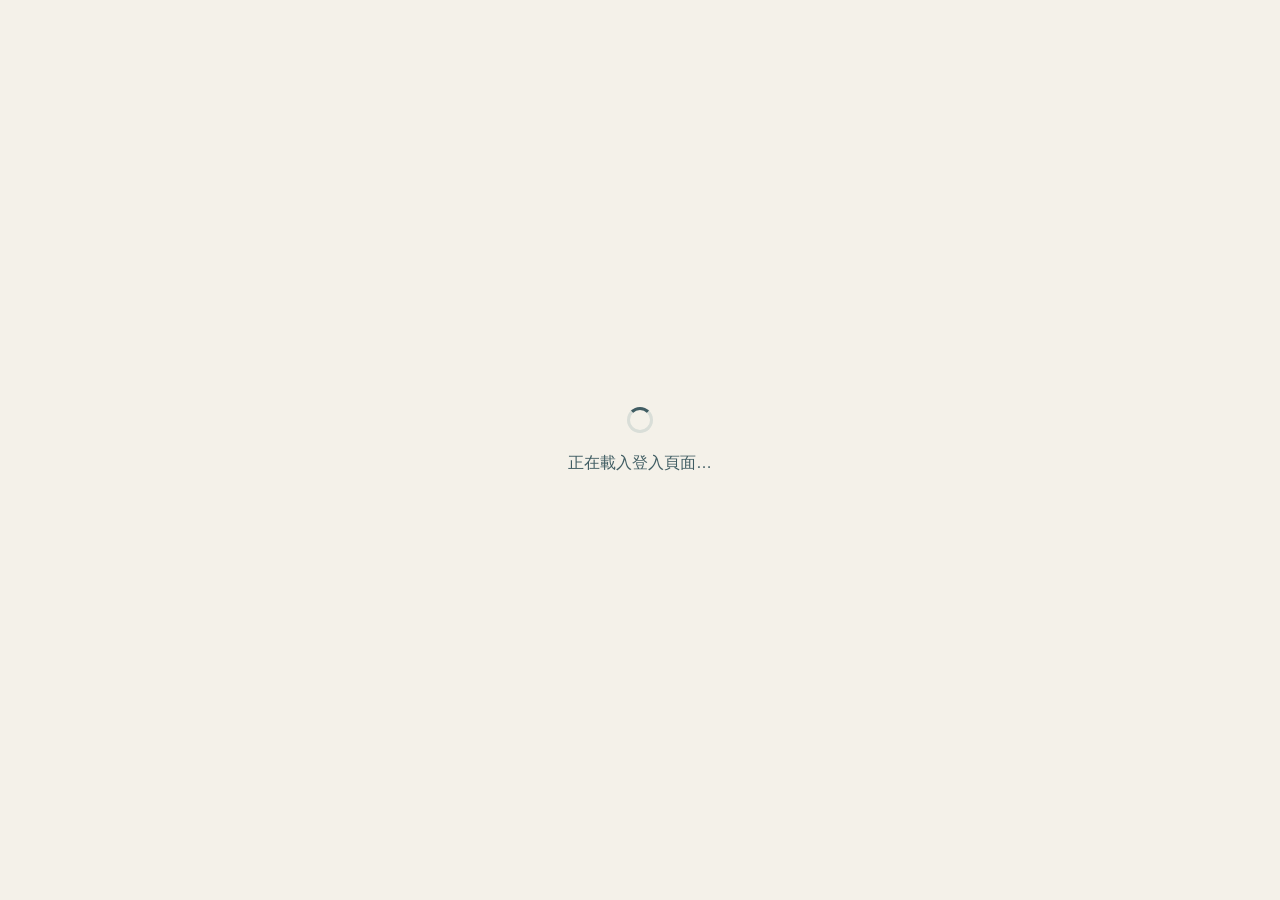
==== commit 03b3b7ae: "Restore established GAS-hosted login entry after production login regression" ====
--- a/index.html
+++ b/index.html
@@ -1 +1,4 @@
-<!doctype html><html lang="zh-Hant"><head><meta name="hr-backend-release" content="YT-45f6a3ab487a"><meta http-equiv="Content-Security-Policy" content="default-src 'none'; script-src 'self'; style-src 'self' 'unsafe-inline'; img-src 'self'; connect-src 'self'; frame-src https://script.google.com https://script.googleusercontent.com https://*.googleusercontent.com; base-uri 'none'; object-src 'none'; form-action 'none'"><link rel="stylesheet" href="./login.css"><meta name="referrer" content="no-referrer"><meta charset="utf-8"><meta name="viewport" content="width=device-width,initial-scale=1"><title>鈺通營造｜員工面談暨考績系統</title></head><body><header class="site-header"><img src="./logo.png" alt="鈺通營造公司LOGO"><div class="site-titles"><p class="site-company">鈺通營造工程股份有限公司</p><h1>員工面談暨考績系統</h1></div></header><main class="login-page"><section class="login-card"><p class="page-eyebrow">員工與人事共用入口</p><h2>登入面談系統</h2><form id="employeeLogin"><label for="lookupName">姓名</label><input id="lookupName" name="username" required maxlength="80" autocomplete="username"><label for="lookupPassword">密碼</label><input id="lookupPassword" name="password" type="password" required maxlength="128" autocomplete="current-password"><button type="submit">登入</button></form><p id="loginStatus" role="status"></p></section></main><div id="bridgeHost" hidden></div><script src="./backend-config.js"></script><script src="./static-login.js"></script><script src="./password-eye.js"></script><script src="./login.js"></script><script src="./password-reset.js"></script></body></html>
+<!doctype html><html lang="zh-Hant"><head><meta charset="utf-8"><meta name="viewport" content="width=device-width,initial-scale=1"><meta name="referrer" content="no-referrer"><meta name="robots" content="noindex,nofollow"><meta name="application-release" content="pages-htmlservice-bridge-v4"><meta http-equiv="Content-Security-Policy" content="default-src 'none'; script-src 'self'; style-src 'self'; img-src 'self'; frame-src https://script.google.com https://script.googleusercontent.com https://*.googleusercontent.com; connect-src 'none'; object-src 'none'; base-uri 'none'; form-action 'none'"><title>鈺通營造｜員工面談暨考績管理系統</title><link rel="stylesheet" href="./site.css?v=pages-bridge-v3"></head><body>
+<main id="applicationHost" hidden aria-label="鈺通營造員工面談暨考績管理系統"><div id="frameSlot"></div></main>
+<section id="connectionPanel" class="entry-loading" aria-label="載入登入頁面"><div class="loading-indicator" aria-hidden="true"></div><span id="connectionLabel" class="visually-hidden">正在確認安全連線</span><p id="connectionStatus" role="status" aria-live="polite">正在載入登入頁面…</p><button type="button" id="connectBackend" hidden>重新載入</button></section>
+<noscript>請啟用 JavaScript 後重新載入，以開啟鈺通營造系統登入頁面。</noscript><script src="./backend-config.js"></script><script src="./pages-bridge.js?v=pages-bridge-v4"></script></body></html>
--- a/site.css
+++ b/site.css
@@ -0,0 +1,18 @@
+/* Thin host: the unchanged GAS app owns the full company login design. */
+:root{font-family:"Noto Sans TC","Microsoft JhengHei",sans-serif;color:#405d63;background:#f4f1e9;line-height:1.7}
+*{box-sizing:border-box}
+html,body{margin:0;width:100%;min-height:100%;background:#f4f1e9}
+[hidden]{display:none!important}
+#applicationHost{position:fixed;inset:0;width:100%;height:100vh;height:100dvh;margin:0;padding:0}
+#frameSlot,#frameSlot iframe{display:block;width:100%;height:100%;border:0;margin:0;padding:0}
+#connectionPanel{min-height:100vh;min-height:100dvh;margin:0;padding:24px;display:flex;flex-direction:column;align-items:center;justify-content:center;text-align:center}
+#connectionStatus{max-width:34rem;margin:16px 0;overflow-wrap:anywhere}
+.loading-indicator{width:26px;height:26px;border:3px solid #d9ded8;border-top-color:#405d63;border-radius:50%;animation:loading 1s linear infinite}
+.entry-error .loading-indicator{display:none}
+#connectBackend{max-width:22rem;width:100%;padding:12px 20px;border:1px solid #405d63;border-radius:7px;background:#405d63;color:#fff;font:inherit;cursor:pointer}
+#connectBackend:focus-visible{outline:3px solid #9b6b2c;outline-offset:4px}
+#connectBackend:disabled{opacity:.62;cursor:wait}
+.visually-hidden{position:absolute;width:1px;height:1px;padding:0;margin:-1px;overflow:hidden;clip:rect(0,0,0,0);white-space:nowrap;border:0}
+noscript{display:block;text-align:center;padding:16px}
+@keyframes loading{to{transform:rotate(360deg)}}
+@media(prefers-reduced-motion:reduce){.loading-indicator{animation:none}}
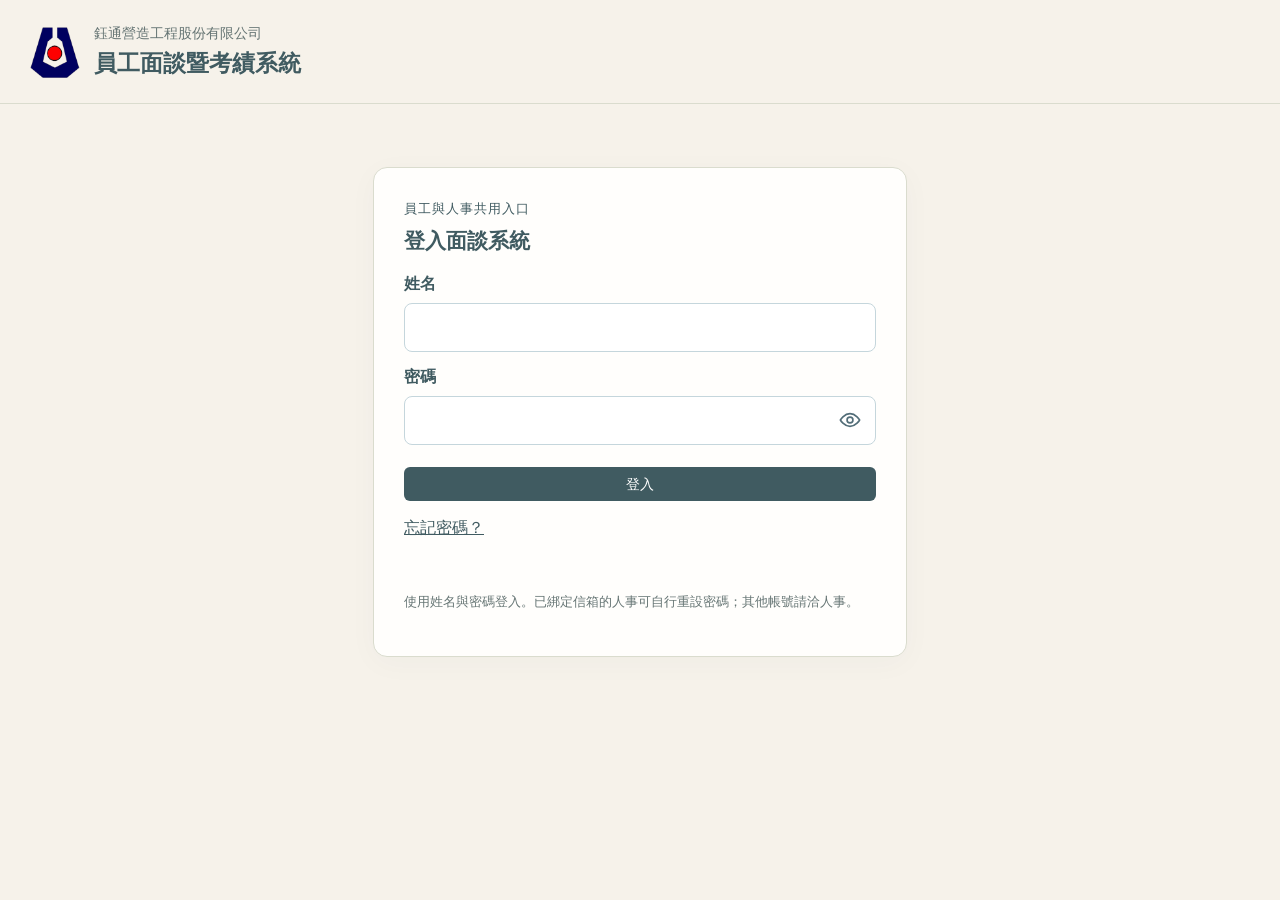
==== commit b4d1d723: "登入加速：開啟即顯示同樣的登入畫面，GAS 背景載入後接手（需先部署對應 GAS） Co-Authored-By: Claude Opus 5.5 <noreply@anthropic.com> Cl" ====
--- a/index.html
+++ b/index.html
@@ -1,4 +1,5 @@
-<!doctype html><html lang="zh-Hant"><head><meta charset="utf-8"><meta name="viewport" content="width=device-width,initial-scale=1"><meta name="referrer" content="no-referrer"><meta name="robots" content="noindex,nofollow"><meta name="application-release" content="pages-htmlservice-bridge-v4"><meta http-equiv="Content-Security-Policy" content="default-src 'none'; script-src 'self'; style-src 'self'; img-src 'self'; frame-src https://script.google.com https://script.googleusercontent.com https://*.googleusercontent.com; connect-src 'none'; object-src 'none'; base-uri 'none'; form-action 'none'"><title>鈺通營造｜員工面談暨考績管理系統</title><link rel="stylesheet" href="./site.css?v=pages-bridge-v3"></head><body>
+<!doctype html><html lang="zh-Hant"><head><meta charset="utf-8"><meta name="viewport" content="width=device-width,initial-scale=1"><meta name="referrer" content="no-referrer"><meta name="robots" content="noindex,nofollow"><meta name="application-release" content="pages-htmlservice-bridge-v5"><meta http-equiv="Content-Security-Policy" content="default-src 'none'; script-src 'self'; style-src 'self'; img-src 'self'; frame-src https://script.google.com https://script.googleusercontent.com https://*.googleusercontent.com; connect-src 'none'; object-src 'none'; base-uri 'none'; form-action 'none'"><title>鈺通營造｜員工面談暨考績管理系統</title><link rel="stylesheet" href="./site.css?v=pages-bridge-v5"><link rel="stylesheet" href="./login-shell.css?v=pages-bridge-v5"></head><body>
+<!--staticLogin--><header class="site-header" data-static-login><img src="./assets/yuhtong-logo-transparent.png" alt="鈺通營造公司LOGO"><div class="site-titles"><p class="site-company">鈺通營造工程股份有限公司</p><h1>員工面談暨考績系統</h1></div></header><main class="login-page" data-static-login><section class="login-card"><p class="page-eyebrow">員工與人事共用入口</p><h2>登入面談系統</h2><form id="employeeLogin"><label for="lookupName">姓名</label><input id="lookupName" name="username" required maxlength="80" autocomplete="username"><label for="lookupPassword">密碼</label><input id="lookupPassword" name="password" type="password" required maxlength="128" autocomplete="current-password"><button type="submit">登入</button></form><a id="resetLink" href="#password-reset">忘記密碼？</a><p id="loginStatus" role="status" aria-live="polite"></p><p class="login-note">使用姓名與密碼登入。已綁定信箱的人事可自行重設密碼；其他帳號請洽人事。</p></section></main><!--/staticLogin-->
 <main id="applicationHost" hidden aria-label="鈺通營造員工面談暨考績管理系統"><div id="frameSlot"></div></main>
-<section id="connectionPanel" class="entry-loading" aria-label="載入登入頁面"><div class="loading-indicator" aria-hidden="true"></div><span id="connectionLabel" class="visually-hidden">正在確認安全連線</span><p id="connectionStatus" role="status" aria-live="polite">正在載入登入頁面…</p><button type="button" id="connectBackend" hidden>重新載入</button></section>
-<noscript>請啟用 JavaScript 後重新載入，以開啟鈺通營造系統登入頁面。</noscript><script src="./backend-config.js"></script><script src="./pages-bridge.js?v=pages-bridge-v4"></script></body></html>
+<section id="connectionPanel" class="entry-loading" hidden aria-label="載入登入頁面"><div class="loading-indicator" aria-hidden="true"></div><span id="connectionLabel" class="visually-hidden">正在確認安全連線</span><p id="connectionStatus" role="status" aria-live="polite">正在載入登入頁面…</p><button type="button" id="connectBackend" hidden>重新載入</button></section>
+<noscript>請啟用 JavaScript 後重新載入，以開啟鈺通營造系統登入頁面。</noscript><script src="./backend-config.js"></script><script src="./password-eye.js?v=pages-bridge-v5"></script><script src="./pages-bridge.js?v=pages-bridge-v5"></script></body></html>
--- a/site.css
+++ b/site.css
@@ -1,7 +1,7 @@
 /* Thin host: the unchanged GAS app owns the full company login design. */
-:root{font-family:"Noto Sans TC","Microsoft JhengHei",sans-serif;color:#405d63;background:#f4f1e9;line-height:1.7}
+:root{font-family:"Noto Sans TC","Microsoft JhengHei",sans-serif;color:#405d63;line-height:1.7}
 *{box-sizing:border-box}
-html,body{margin:0;width:100%;min-height:100%;background:#f4f1e9}
+html,body{margin:0;width:100%;min-height:100%}html{background:var(--canvas,#f4f1e9)}
 [hidden]{display:none!important}
 #applicationHost{position:fixed;inset:0;width:100%;height:100vh;height:100dvh;margin:0;padding:0}
 #frameSlot,#frameSlot iframe{display:block;width:100%;height:100%;border:0;margin:0;padding:0}
--- a/login-shell.css
+++ b/login-shell.css
@@ -0,0 +1,115 @@
+:root{--brand:#174b59;--brand-dark:#103946;--accent:#0d766d;--ink:#213544;--muted:#617485;--line:#dbe6e9;--surface:#fff;--canvas:#f4f8fa}
+*{box-sizing:border-box}html{scroll-padding-top:130px}body{margin:0;background:var(--canvas);color:var(--ink);font:16px/1.65 system-ui,"Microsoft JhengHei",sans-serif}
+[hidden]{display:none!important}button,input,select,textarea{font:inherit}button,.button-link{min-height:44px;border:0;border-radius:8px;padding:10px 16px;background:var(--brand);color:#fff;cursor:pointer;text-decoration:none;display:inline-flex;align-items:center;justify-content:center;gap:6px;max-width:100%;white-space:normal;overflow-wrap:anywhere}
+button.secondary,.button-link.secondary{background:#e8f0f3;color:var(--brand-dark)}button:disabled{opacity:.45;cursor:not-allowed}input:not([type=checkbox]):not([type=file]),select,textarea{width:100%;min-height:46px;border:1px solid #c5d6dc;border-radius:8px;padding:10px 12px;background:#fff;color:var(--ink)}textarea{line-height:1.8;resize:vertical}input[type=checkbox]{width:20px;height:20px;accent-color:var(--accent);vertical-align:middle}input[type=file]{width:100%;padding:10px;border:1px solid var(--line);border-radius:8px}label{display:block;font-weight:600;margin:12px 0 6px}h1,h2,h3,p{overflow-wrap:anywhere}h1{font-size:23px;line-height:1.4}h2{font-size:21px}h3{font-size:17px}a{color:var(--brand)}:focus-visible{outline:3px solid #8dd1c7;outline-offset:3px}
+.site-header{display:flex;align-items:center;gap:14px;max-width:1600px;margin:auto;padding:20px 24px;border-bottom:1px solid var(--line)}.site-header img{width:52px;height:auto;flex:none;object-fit:contain}.site-titles{min-width:0;flex:1}.site-header h1{margin:2px 0}.site-company{font-size:14px;color:var(--muted);margin:0}.site-header .hr-link{font-size:14px;flex:none}.environment-tag{font-size:12px;padding:3px 8px;border-radius:5px;background:#fff0cd;color:#80591d;white-space:nowrap}
+.login-page{max-width:570px;margin:clamp(24px,7vh,70px) auto;padding:0 18px}.login-card{padding:30px;background:#fff;border:1px solid var(--line);border-radius:14px;box-shadow:0 6px 30px #1b465b08}.login-card h2{margin:5px 0 10px}.page-eyebrow{font-size:13px;letter-spacing:.08em;color:var(--accent);margin:0}.login-card button{width:100%;margin-top:22px}.login-note,.muted{color:var(--muted);font-size:13px}.login-card details{font-size:13px;margin-top:20px}.login-card summary{cursor:pointer}#loginStatus{color:#a33c23;min-height:1.5em}.site-footer{padding:24px 12px;text-align:center;font-size:12px;color:var(--muted)}
+.portal-site main>header{display:flex;align-items:center;gap:12px;margin:0 0 16px;padding:14px 0;background:var(--canvas);border-bottom:1px solid var(--line)}.portal-site main>header h1{font-size:23px}.portal-site main>header p{font-size:14px}.portal-site #portalBanner{display:flex;align-items:center;gap:12px;margin:0 0 20px;padding:0;background:none;border:0;box-shadow:none}.portal-site #portalBanner h2{font-size:15px;margin:0;border:0}.portal-site #portalBanner p{font-size:13px;margin:0}.portal-site #portalBanner button{margin-left:auto}.portal-site #openWorkflow,.portal-site #openAdmin,.portal-site #portalOpenHr,.portal-site #resetDemo,.portal-site .preview-disclosure,.portal-site #identityDemo,.portal-site #closeWorkflow,.portal-site .employee-footer{display:none!important}.portal-site main>.warning{display:none}.portal-site #confirmationMeaning{font-size:13px}.portal-site #draftTools{margin-top:8px}.portal-site #formIdentity{margin:10px 0;color:var(--muted);font-size:14px}
+.portal-employee-page #workflowDialog{display:none!important}.portal-employee-page main{max-width:1220px}.portal-employee-page #employeeBasics label[for=role],.portal-employee-page #employeeBasics #role,.portal-employee-page #employeeBasics #role+p{display:none}.portal-employee-page .employee-actions{bottom:0}
+.portal-hr-page main{max-width:none;width:100%;padding:16px clamp(12px,2vw,36px) 40px}.portal-hr-page #employeeBasics,.portal-hr-page #employeeInterview,.portal-hr-page #employeeProjects,.portal-hr-page #employeeScores,.portal-hr-page #employeeActions,.portal-hr-page #fillProgress,.portal-hr-page #formIdentity{display:none!important}
+.portal-hr-page #workflowDialog{display:block;width:100%;max-height:none;overflow:visible;position:static;margin:0;padding:0;border:0;border-radius:0;background:none;box-shadow:none}.portal-hr-page #workflowDialog>.actions{position:static;top:auto;padding:0;background:none;border:0}.portal-hr-page #workflowTitle{font-size:18px;margin:0 0 16px}.portal-hr-page #workflowDialog>.warning,.portal-hr-page #workflowDialog>.grid,.portal-hr-page #workflowDialog>label,.portal-hr-page #workflowDialog>#employee,.portal-hr-page #flowIdentity,.portal-hr-page #progress,.portal-hr-page #workflowSelf{display:none!important}.portal-hr-page #workflowDialog #logoutMock{display:none}.portal-hr-page #workflowDialog .workflow-layout{display:grid;grid-template-columns:180px minmax(0,1fr);gap:26px}.portal-hr-page #workflowDialog #workflowHr{border:0;padding:0;box-shadow:none;background:transparent}.portal-hr-page #workflowHr>h2{display:none}.portal-hr-page .workflow-nav{position:sticky;top:16px;min-width:0;padding:0}.portal-hr-page .workflow-nav a{padding:11px 13px;background:transparent;border-radius:7px;font-size:14px}.portal-hr-page .workflow-nav a:hover,.portal-hr-page .workflow-nav a.active{background:#e3efef}.portal-hr-page #storedRecord{margin:26px 0 0 206px;padding:20px;background:white;border:1px solid var(--line);border-radius:10px}.portal-hr-page #workflowDialog .status-overview{margin-top:0}.portal-hr-page #hrRosterTools{display:none}.portal-hr-page #workflowDialog .workflow-table{background:white;border:1px solid var(--line);border-radius:10px}.portal-hr-page #workflowDialog .workflow-table table{min-width:1000px}.portal-hr-page #workflowDialog #flowStatus{margin:0 0 16px;font-size:14px}.portal-hr-page #toggleNavigation{display:none}.portal-hr-page #workflowDialog #periodState,.portal-hr-page #workflowDialog #togglePeriod{display:none}
+.admin-section{min-width:0;background:white;border:1px solid var(--line);border-radius:10px;padding:22px;margin:24px 0;scroll-margin-top:24px}.admin-section h2,.admin-section h3{margin-top:0;border:0!important;padding:0!important}.section-heading{display:flex;align-items:center;justify-content:space-between;gap:12px;flex-wrap:wrap}.toolbar{display:flex;gap:9px;flex-wrap:wrap;align-items:center;margin:14px 0}.toolbar>*{max-width:100%}.field-grid{display:grid;grid-template-columns:repeat(3,minmax(0,1fr));gap:12px 18px}.field-grid>div{min-width:0}.field-grid .wide{grid-column:1/-1}.table-wrap{overflow-x:auto;border:1px solid var(--line);border-radius:9px;background:white;margin:16px 0}.table-wrap table{width:100%;min-width:920px;border-collapse:collapse;table-layout:auto}.table-wrap th,.table-wrap td{padding:11px 12px;text-align:left;border-bottom:1px solid #e6eef0;vertical-align:middle;overflow-wrap:anywhere}.table-wrap th{background:#f3f8fa;font-size:13px}.table-wrap td{font-size:14px}.table-wrap .compact-actions{display:flex;gap:6px;flex-wrap:wrap}.table-wrap button{font-size:13px;padding:8px 10px}.form-editor{border-top:1px solid var(--line);padding-top:18px}.inline-options{display:flex;gap:16px;flex-wrap:wrap}.inline-options label{font-weight:400;margin:4px 0}.status-message{padding:10px 0;font-size:14px;overflow-wrap:anywhere}.error-message{color:#9b3526}.import-summary{display:flex;gap:10px;flex-wrap:wrap}.import-summary span{padding:8px 12px;background:#eef5f5;border-radius:7px;font-size:14px}.error-cell{color:#9b3526;min-width:200px}.hint-scroll{font-size:13px;color:var(--muted)}.selected-count{font-size:14px;color:var(--brand)}
+@media(min-width:1600px){.portal-hr-page #workflowDialog .workflow-layout{grid-template-columns:205px minmax(0,1fr)}.portal-hr-page #storedRecord{margin-left:231px}}
+@media(max-width:1024px){.field-grid{grid-template-columns:repeat(2,minmax(0,1fr))}.portal-hr-page #workflowDialog .workflow-layout{grid-template-columns:155px minmax(0,1fr);gap:16px}.portal-hr-page #storedRecord{margin-left:171px}.portal-hr-page .status-overview{grid-template-columns:repeat(3,minmax(0,1fr))}}
+@media(max-width:767px){html{scroll-padding-top:12px}.site-header{padding:16px 12px;gap:9px;flex-wrap:wrap}.site-header img{width:42px}.site-header h1,.portal-site main>header h1{font-size:18px}.site-company{font-size:12px}.site-header .hr-link{font-size:13px}.environment-tag{font-size:11px}.login-page{margin-top:24px;padding:0 12px}.login-card{padding:22px 18px}.portal-site main>header{padding:10px 0}.portal-site #portalBanner{flex-wrap:wrap;gap:8px;margin-bottom:14px}.portal-site #portalBanner h2{font-size:14px}.portal-site #portalBanner p{display:none}.portal-site #portalBanner button{font-size:13px;padding:8px 10px}.portal-hr-page main{padding:12px}.portal-hr-page #workflowDialog .workflow-layout{grid-template-columns:minmax(0,1fr);gap:12px}.portal-hr-page #workflowDialog .workflow-nav{position:static;flex-direction:column;overflow:visible;background:#eaf2f4;padding:8px;border-radius:8px}.portal-hr-page:not(.nav-expanded) .workflow-nav{display:none}.portal-hr-page #toggleNavigation{display:inline-flex;font-size:14px}.portal-hr-page #storedRecord{margin-left:0;padding:14px}.field-grid{grid-template-columns:minmax(0,1fr)}.field-grid .wide{grid-column:auto}.admin-section{padding:16px 12px;margin:18px 0}.toolbar{gap:8px}.toolbar input,.toolbar select{flex:1 1 100%;min-width:0}.toolbar button{flex:1 1 auto;min-width:0}.portal-hr-page #workflowDialog .status-overview{grid-template-columns:repeat(2,minmax(0,1fr))}.portal-hr-page #workflowDialog .status-overview>div:last-child{grid-column:1/-1}.portal-site input,.portal-site select,.portal-site textarea{min-width:0}.portal-hr-page #workflowDialog .workflow-table{max-width:100%}}
+
+.portal-site .grid{grid-template-columns:repeat(2,minmax(0,1fr))}.portal-site .grid>div{min-width:0}.portal-site main>header{flex-wrap:wrap}.portal-hr-page #workflowDialog .table-wrap table{min-width:1080px}.table-wrap td{white-space:pre-line}
+@media(max-width:767px){.portal-site .grid{grid-template-columns:minmax(0,1fr)}}
+
+/* Stage 8 shared masthead and independent management pages. */
+body>.site-header{flex-direction:row}
+body>.site-header{display:flex;align-items:center;justify-content:flex-start;min-height:104px;max-width:none;width:100%;padding:20px 28px;margin:0;border-bottom:1px solid var(--line);gap:14px;background:var(--canvas)}body>.site-header>img{display:block;width:52px;max-width:52px;height:auto;object-fit:contain;flex:none}body>.site-header .site-titles{flex:1;min-width:0}body>.site-header h1{font:700 23px/1.4 system-ui,"Microsoft JhengHei",sans-serif;letter-spacing:0;margin:2px 0;color:var(--brand-dark)}body>.site-header .site-company{font:400 14px/1.65 system-ui,"Microsoft JhengHei",sans-serif;margin:0;color:var(--muted)}
+.stage8-site main{padding-top:16px}.stage8-site.portal-hr-page main{width:100%;max-width:none;padding:18px 28px 50px}.stage8-site #workflowTitle{display:none}.stage8-site #workflowHr{min-width:0}.stage8-site #stage8Pages{min-width:0}.stage8-site .management-page{min-width:0;margin:0;padding:0}.stage8-site .management-page>h2{font-size:23px;margin:0 0 20px}.stage8-site .management-page .admin-section{margin-top:0}.stage8-site .workflow-nav{align-self:start}.stage8-site #storedRecord{margin:20px 0;padding:18px}.stage8-site .status-overview{display:grid;grid-template-columns:repeat(auto-fit,minmax(145px,1fr));gap:14px}.stage8-site #hrOverview{display:none!important}.stage8-site #eligibilityNotice{padding:12px 16px;border-left:4px solid var(--accent);background:white;overflow-wrap:anywhere}.stage8-site #page-appraisals [data-action=printed],.stage8-site #page-appraisals [data-action=received],.stage8-site #page-appraisals [data-action=archived]{display:none}.stage8-site #qualificationEditor{margin-top:24px;padding-top:20px;border-top:1px solid var(--line)}.paper-row{display:flex;align-items:center;justify-content:space-between;gap:16px;flex-wrap:wrap;background:white;border:1px solid var(--line);border-radius:8px;padding:14px;margin:10px 0}.stage8-site input[type=date]{max-width:100%;min-width:0;box-sizing:border-box}.stage8-site #rosterEditor{margin-top:20px}.stage8-site #rosterPageSize{width:auto}.stage8-site #policyImpact{white-space:pre-line}.stage8-site #policyEditor{background:white;border:1px solid var(--line);padding:18px;border-radius:10px}.stage8-site .management-page>select{max-width:420px;margin-bottom:14px}
+@media(min-width:1600px){.stage8-site.portal-hr-page #workflowDialog .workflow-layout{grid-template-columns:220px minmax(0,1fr);gap:30px}}
+@media(max-width:767px){body>.site-header{min-height:112px;padding:14px 12px;gap:9px;flex-wrap:wrap}body>.site-header>img{width:42px;max-width:42px}body>.site-header h1{font-size:18px}body>.site-header .site-company{font-size:12px}.stage8-site.portal-hr-page main{padding:12px}.stage8-site #portalBanner{flex-wrap:wrap}.stage8-site #portalBanner button{flex:1 1 auto}.stage8-site #workflowDialog .status-overview{grid-template-columns:repeat(2,minmax(0,1fr))}.stage8-site #workflowDialog .status-overview>div:last-child{grid-column:auto}.stage8-site #policyEditor{padding:12px}.stage8-site #storedRecord{margin:16px 0;padding:12px}.stage8-site .management-page>h2{font-size:21px}.stage8-site #rosterPageSize{width:100%}}
+@media(max-width:767px){body>.site-header{display:grid;grid-template-columns:42px minmax(0,1fr);grid-template-rows:auto 24px;align-items:center}body>.site-header>img{grid-column:1;grid-row:1}body>.site-header .site-titles{grid-column:2;grid-row:1}body>.site-header .environment-tag{grid-column:1/3;grid-row:2;justify-self:start}body>.site-header .hr-link{grid-column:2;grid-row:2;justify-self:end}}
+
+/* Stage 9: shared compact controls and a single routed management surface. */
+:root:root{--brand:#173A4B;--brand-dark:#173A4B;--accent:#32677A;--canvas:#F5F7F9;--surface:#fff;--line:#DCE5EA;--muted:#617483;--ink:#233746;--danger:#9B4944}
+html body{background:var(--canvas);color:var(--ink);font-family:system-ui,"Microsoft JhengHei",sans-serif}
+body button,.portal-site button,.portal-site .employee-actions .actions button{min-height:34px;border-radius:6px;font-size:14px;line-height:1.45;padding:7px 12px;background:var(--brand);color:#fff;box-shadow:none}
+body button.secondary,.portal-site button.secondary{background:#EAF0F3;color:var(--brand)}button:hover:not(:disabled){filter:brightness(.94)}button:disabled{opacity:.45}button:focus-visible,input:focus-visible,select:focus-visible,summary:focus-visible,a:focus-visible{outline:3px solid #91B9C6;outline-offset:2px}
+.portal-site input:not([type=checkbox]):not([type=file]),.portal-site select,.portal-site textarea{min-height:40px;padding:8px 10px;border-color:var(--line);font-size:15px}.portal-site label{margin:9px 0 5px}.portal-site .admin-section{border:1px solid var(--line);padding:18px;margin:0;background:#fff;box-shadow:none}
+.portal-site .field-grid{gap:10px 16px}.portal-site #workflowDialog .workflow-layout{grid-template-columns:172px minmax(0,1fr);gap:22px}.portal-site .workflow-nav a{padding:9px 12px;line-height:1.5;font-size:14px}.portal-site .workflow-nav a.active{background:#E5EEF2;color:var(--brand);font-weight:600}.portal-site #portalBanner button{margin-left:0}.portal-site #portalLogout{margin-left:auto}.portal-site #flowStatus:empty{display:none}.portal-site .configuration-notice{padding:12px;border:1px solid #DDC99C;background:#FFF8E9;font-size:14px}
+.portal-site .heading-actions{display:flex;gap:8px;align-items:center;margin-left:auto}.portal-site #rosterTotal{font-size:13px;color:var(--muted)}.portal-site .section-heading{gap:10px;margin-bottom:14px}.portal-site .section-heading h2{margin:0}.portal-site #rosterPanel>.muted,.portal-site #rosterPanel>.hint-scroll{font-size:12px;margin:8px 0}.portal-site #rosterPanel>.field-grid{grid-template-columns:minmax(220px,2fr) repeat(3,minmax(120px,1fr))}
+.portal-site #workflowDialog #rosterPanel .table-wrap table{table-layout:fixed;width:100%;min-width:1080px}.portal-site #rosterPanel th,.portal-site #rosterPanel td{padding:9px 8px;font-size:13px;vertical-align:middle}.portal-site #rosterPanel th:nth-child(1){width:42px}.portal-site #rosterPanel th:nth-child(2){width:105px}.portal-site #rosterPanel th:nth-child(3){width:15%}.portal-site #rosterPanel th:nth-child(4){width:9%}.portal-site #rosterPanel th:nth-child(5){width:19%}.portal-site #rosterPanel th:nth-child(6){width:95px}.portal-site #rosterPanel th:nth-child(7){width:60px}.portal-site #rosterPanel th:nth-child(8){width:125px}.portal-site #rosterPanel th:nth-child(9){width:172px}
+.portal-site #rosterPanel td.compact-actions{display:table-cell!important;white-space:nowrap}.portal-site #rosterPanel td.compact-actions button{display:inline-flex;min-width:44px;min-height:32px;padding:6px 8px;margin-right:4px;font-size:13px}.portal-site #rosterPanel [data-roster-action=active]{color:var(--danger);background:#F7EEED}
+.roster-footer{display:flex;align-items:center;gap:12px;flex-wrap:wrap}.roster-footer>.toolbar{margin:0 0 0 auto;flex-wrap:nowrap;gap:8px}.roster-footer #rosterPageSize{width:72px!important;flex:none}.roster-footer label{margin:0}.roster-footer #rosterPage{white-space:nowrap;font-size:13px}.roster-footer #rosterBulkMenu{position:relative}.roster-footer summary{cursor:pointer;border:1px solid var(--line);border-radius:6px;padding:7px 11px;font-size:14px;background:#fff}.bulk-menu-items{position:absolute;top:calc(100% + 6px);left:0;z-index:5;min-width:190px;display:flex;flex-direction:column;gap:6px;padding:10px;background:#fff;border:1px solid var(--line);border-radius:8px;box-shadow:0 4px 16px #173A4B12}.bulk-menu-items button{text-align:left;justify-content:flex-start}
+.portal-site #page-import>h2,.portal-site #page-assignment>h2{display:none}.portal-site #backFromImport,.portal-site #backFromAssignment{margin-bottom:14px}.portal-site #rosterEditor{padding:20px;background:#fff;border:1px solid var(--line);border-radius:8px}.portal-site #rosterImport{max-width:1100px}.portal-site #rosterImport input[type=file]{max-width:650px}.portal-site #page-employees .table-wrap{margin-bottom:12px}
+.portal-hr-page #eligibilityNotice{display:none}.portal-site #portalBanner button{flex:0 0 auto}
+html body.portal-site #submit{background:var(--brand)}html body.portal-site #save{background:var(--accent)}
+
+/* Stage 11: compact routed admin surfaces; original forms/export templates unchanged. */
+:root:root{--brand:#244D60;--brand-dark:#244D60;--accent:#32677A;--canvas:#EDF3F5;--line:#D5E2E7}
+.portal-site .workflow-nav .nav-group-title{font-size:12px;font-weight:600;color:var(--muted);margin:16px 12px 4px}.portal-site .workflow-nav .nav-group-title:first-child{margin-top:0}.portal-site .workflow-nav a.active{background:#DDECF0}.page-heading{display:flex;align-items:center;justify-content:space-between;gap:12px;margin-bottom:18px}.page-heading h2{margin:0;font-size:23px}.portal-site .page-heading button{width:auto;flex:none}
+.portal-site #page-annual .annual-summary{gap:14px;margin:14px 0}.portal-site .annual-half{padding:14px 18px;min-width:0}.portal-site .annual-half h3{font-size:16px;margin:0 0 12px}.annual-metrics{display:grid;grid-template-columns:repeat(4,minmax(0,1fr));gap:12px;margin:0}.annual-metrics div{min-width:0}.annual-metrics dt{font-size:12px;color:var(--muted)}.annual-metrics dd{margin:5px 0 0;font-size:25px;line-height:1.2;font-weight:600;color:var(--brand)}.annual-half>p{margin:14px 0;min-height:36px;display:flex;align-items:center;color:var(--muted)}
+.section-tabs{display:flex;flex-wrap:wrap;gap:6px;border-bottom:1px solid var(--line);margin:0 0 16px;padding-bottom:10px}.portal-site .section-tabs button{background:#fff;color:var(--brand);border:1px solid var(--line)}.portal-site .section-tabs [aria-selected=true]{background:#DDECF0;border-color:#A6C2CD}.portal-site #periodSettings,.portal-site #periodQualification,.portal-site #periodExtensions{background:white;border:1px solid var(--line);border-radius:9px;padding:16px;margin:16px 0}.portal-site #periodSettings #policyEditor{border:0;padding:10px 0;margin:0}.portal-site #page-periods>#policySelect{width:min(100%,420px)}
+.portal-site #workflowDialog .assignment-list{min-width:900px;table-layout:fixed}.assignment-list th:first-child{width:54px}.assignment-list th:nth-child(2){width:25%}.assignment-list th:last-child{width:86px}.portal-site #workflowDialog .qualification-table{min-width:1100px;table-layout:fixed}.qualification-table td{vertical-align:middle}.qualification-table th:first-child{width:170px}.qualification-table th:last-child{width:90px}.qualification-table small{display:block;margin-top:7px;color:var(--muted)}.portal-site #assignmentPanel #assignType{width:150px;flex:none}.portal-site #assignmentPanel .toolbar{gap:8px}.portal-site .management-page input[type=checkbox]{width:20px;height:20px}.portal-site #assignmentPanel>.field-grid{grid-template-columns:200px minmax(180px,2fr) minmax(140px,1fr)}
+.system-confirm{border:1px solid var(--line);border-radius:10px;padding:22px;width:min(520px,calc(100vw - 32px));max-width:calc(100vw - 32px);max-height:calc(100dvh - 32px);overflow:auto;color:var(--ink);background:#fff;box-sizing:border-box}.system-confirm::backdrop{background:#173A4B55}.system-confirm h2{font-size:20px;margin:0 0 12px}.system-confirm p{line-height:1.7;white-space:pre-line;overflow-wrap:anywhere}.system-confirm .toolbar{justify-content:flex-end;margin:18px 0 0}.confirm-details{max-height:240px;overflow:auto;padding-left:24px;font-size:14px;line-height:1.8}.system-notice{position:fixed;bottom:20px;right:20px;z-index:30;max-width:calc(100vw - 40px);padding:12px 18px;background:#E5F2EB;border:1px solid #B5D4C2;border-radius:8px;color:#315E49;box-sizing:border-box}.feature-message:not(:empty),.portal-site .management-page p[role=status]:not(:empty){padding:10px 12px;background:#F0F6F9;border-left:3px solid #7C9CAB;border-radius:5px;font-size:14px;overflow-wrap:anywhere}.portal-site .error-message{color:#923E38;background:#FAEEEE}.faq-item{background:white;border:1px solid var(--line);border-radius:8px;padding:14px 16px;margin:12px 0}.faq-item summary{font-weight:600;cursor:pointer}.faq-item ol{line-height:1.9;padding-left:24px}.portal-site #faqSearch{width:260px}.portal-site #faqCategory{width:190px}
+@media(max-width:767px){.page-heading{align-items:flex-start;flex-wrap:wrap}.page-heading h2{font-size:21px}.annual-metrics{gap:10px;grid-template-columns:repeat(2,minmax(0,1fr))}.portal-site .annual-half{padding:14px}.portal-site #assignmentPanel>.field-grid{grid-template-columns:minmax(0,1fr)}.portal-site #periodSettings,.portal-site #periodQualification,.portal-site #periodExtensions{padding:12px}.section-tabs button{flex:1 1 auto}.system-confirm{padding:18px}.system-confirm .toolbar button{min-height:44px}.portal-site #faqSearch,.portal-site #faqCategory{width:100%}}
+@media print{.faq-item>ol,.faq-item>p{display:block!important}.workflow-nav,#portalBanner,.system-notice{display:none!important}}
+/* Stage 12 approved cream palette. Logo pixels and proportions stay untouched. */
+:root:root{--canvas:#F6F2EA;--surface:#FFFEFC;--brand:#405B61;--brand-dark:#405B61;--accent:#405B61;--line:#DADCCE;--ink:#405B61;--muted:#667574}
+.portal-site .workflow-nav{background:#405B61;border-radius:9px;padding:10px}.portal-site .workflow-nav a{color:#FFFEFC}.portal-site .workflow-nav .nav-group-title{color:#D9E2DE}.portal-site .workflow-nav a.active{background:#E8E6D9;color:#405B61}.portal-site .admin-section,.portal-site .annual-half,.portal-site .faq-item,.portal-site #periodSettings,.portal-site #periodQualification,.portal-site #periodExtensions,.login-card,.system-confirm{background:#FFFEFC}.table-wrap,.table-wrap th{background:#FFFEFC}.portal-site button.secondary{background:#E8E6D9;color:#405B61}.portal-site input:not([type=checkbox]),.portal-site textarea,.portal-site select{background:#FFFEFC}.system-confirm textarea{width:100%;min-height:90px;box-sizing:border-box}.portal-site .grant-columns>section{background:var(--surface)}
+@media(min-width:768px) and (max-width:1100px){.portal-site #assignmentPanel>.field-grid{grid-template-columns:repeat(2,minmax(0,1fr))}}
+
+/* Stage 10: status semantics, direct row actions, annual and grant comparison. */
+.portal-site #qualificationStats>div{min-height:112px;border:1px solid var(--line);border-top:3px solid #7295A4;border-radius:9px;padding:14px 16px;background:#F0F6F8;display:flex;flex-direction:column;gap:8px}.portal-site #qualificationStats strong{font-size:29px;line-height:1.2}.portal-site #qualificationStats [data-metric=required]{background:#EDF5F7;border-top-color:#477F94}.portal-site #qualificationStats [data-metric=submitted]{background:#EFF7F1;border-top-color:#73A888}.portal-site #qualificationStats [data-metric=empty]{background:#FFF6E9;border-top-color:#D3AE75}.portal-site #qualificationStats [data-metric=draft]{background:#F1F1FA;border-top-color:#959BC7}.portal-site #qualificationStats [data-metric=overdue]{background:#FAEEEE;border-top-color:#C98B88}.portal-site #qualificationStats [data-metric=exempt]{background:#F0F3F6;border-top-color:#9AAEBC}.portal-site #qualificationStats [data-metric=pending]{background:#FAF7E7;border-top-color:#BCAF65}
+.portal-site #hrResults table{width:100%;table-layout:fixed;min-width:1000px}.portal-site #hrResults th:nth-child(1){width:95px}.portal-site #hrResults th:nth-child(3){width:105px}.portal-site #hrResults th:nth-child(4){width:65px}.portal-site #hrResults th:nth-child(5){width:110px}.portal-site #hrResults th:nth-child(6){width:278px}.portal-site #hrResults th,.portal-site #hrResults td{padding:9px 10px;vertical-align:middle}.portal-site #hrResults .workflow-row-actions{display:flex;flex-wrap:nowrap;gap:5px;align-items:center}.portal-site #hrResults .workflow-row-actions button{width:auto;flex:0 0 auto;min-height:32px;padding:6px 9px;font-size:13px}.workflow-person-heading{display:flex;gap:9px;align-items:center;flex-wrap:wrap}.workflow-person-heading>.workflow-person-detail{font-size:12px;background:#EDF3F6;padding:2px 6px;border-radius:4px}.portal-site .workflow-person-detail{margin-top:3px;line-height:1.5;font-size:13px}
+.annual-filters{grid-template-columns:110px minmax(160px,2fr) repeat(3,minmax(120px,1fr))}.annual-summary{display:grid;grid-template-columns:repeat(2,minmax(0,1fr));gap:16px;margin:18px 0}.annual-half{padding:18px;background:#FFF;border:1px solid var(--line);border-radius:8px}.annual-half h3{margin:0 0 9px}.annual-half p{margin:6px 0;font-size:14px}.annual-half strong{color:var(--brand)}.portal-site .annual-table{min-width:850px;table-layout:fixed}.annual-table th:first-child{width:24%}.annual-table th:last-child{width:170px}.annual-table small{display:block;font-size:12px;color:var(--muted);margin-top:3px}.annual-table td[data-annual-status=exempt],.annual-table td[data-annual-status=pending],.annual-table td[data-annual-status=missing],.annual-table td[data-annual-status=unavailable]{color:var(--muted)}.annual-pager{justify-content:flex-end}.annual-pager select{width:75px!important;flex:none}
+.grant-columns{display:grid;grid-template-columns:minmax(0,1fr) minmax(0,1fr);gap:24px;align-items:stretch}.grant-columns>section{min-width:0;background:#F9FBFC;border:1px solid var(--line);border-radius:8px;padding:18px}.grant-columns h4{margin:0 0 12px}.permission-checks{display:flex;flex-direction:column;gap:7px;margin:12px 0}.permission-checks label{display:flex;align-items:center;gap:8px;font-size:14px;font-weight:400;margin:0;min-height:30px}.permission-checks input[type=checkbox]{flex:none}.scope-checks{max-height:230px;overflow:auto;padding:4px}.grant-columns #newGrantPlan{margin:9px 0;font-size:13px}.grant-columns #grantPeriodMode{margin-bottom:8px}.grant-columns .muted{font-size:13px}.paper-row{display:grid;grid-template-columns:minmax(220px,1fr) auto;gap:8px 18px;padding:12px 16px}.paper-row>p{grid-column:1;grid-row:1;margin:0;font-size:14px}.paper-steps{grid-column:1;grid-row:2;display:flex;gap:7px;flex-wrap:wrap}.paper-steps span{font-size:12px;border-radius:4px;padding:3px 7px;background:#F0F3F6;color:#6C7F8C}.paper-steps [data-complete=true]{background:#EAF5EF;color:#3F7358}.paper-row>button{grid-column:2;grid-row:1/3;align-self:center}.portal-site #assignmentPreview table{min-width:780px}.portal-site #assignmentPreview th,.portal-site #assignmentPreview td{font-size:14px;padding:9px}.portal-site #rosterPanel>.muted,.portal-site #rosterPanel>.hint-scroll{display:none}
+@media(min-width:1500px){.portal-site #qualificationStats{grid-template-columns:repeat(7,minmax(0,1fr))}}
+.portal-site #assignmentPreview{max-height:360px;overflow:auto}
+.portal-site #workflowDialog .annual-table .workflow-row-actions{display:flex;flex-wrap:wrap;gap:6px}.portal-site #workflowDialog .annual-table .workflow-row-actions button{flex:none;min-width:64px;padding:6px 8px}
+.portal-site #appraisalPageSize{width:72px;flex:none}.portal-site #page-appraisals #appraisalPageSize{width:72px!important}
+@media(max-width:1100px){.annual-filters{grid-template-columns:repeat(2,minmax(0,1fr))}}
+@media(max-width:767px){.grant-columns,.annual-summary,.annual-filters{grid-template-columns:minmax(0,1fr)}.grant-columns{gap:14px}.grant-columns>section{padding:14px 12px}.permission-checks label{min-height:38px}.annual-pager{justify-content:flex-start}.annual-pager button{flex:0 0 auto}.annual-pager select{width:70px!important}.paper-row{grid-template-columns:minmax(0,1fr)}.paper-row>button{grid-column:1;grid-row:3;justify-self:start}.portal-site #hrResults .workflow-row-actions{flex-wrap:wrap}.portal-site #hrResults .workflow-row-actions button{min-height:44px}.portal-site #qualificationStats>div{min-height:112px}.annual-half{padding:14px}.scope-checks{max-height:210px}}
+@media(min-width:1600px){.portal-site #workflowDialog .workflow-layout{grid-template-columns:184px minmax(0,1fr);gap:26px}}
+@media(max-width:1024px){.portal-site #rosterPanel>.field-grid{grid-template-columns:repeat(2,minmax(0,1fr))}.roster-footer>.toolbar{flex-wrap:wrap}}
+@media(max-width:767px){body button,.portal-site button,.portal-site .employee-actions .actions button{min-height:44px;min-width:44px;font-size:14px;padding:9px 12px}.portal-site #workflowDialog .workflow-layout{grid-template-columns:minmax(0,1fr);gap:12px}.portal-site #rosterPanel>.field-grid{grid-template-columns:minmax(0,1fr)}.portal-site .admin-section{padding:14px 12px}.portal-site .heading-actions{margin-left:0}.portal-site #rosterPanel td.compact-actions button{min-height:44px}.roster-footer{gap:10px}.roster-footer>.toolbar{width:100%;margin:0;justify-content:flex-start}.roster-footer>.toolbar button{flex:0 0 auto}.roster-footer>.toolbar select{flex:none}.roster-footer #rosterPageSize{width:70px!important}.roster-footer #rosterSelected{margin-left:auto}.portal-site input:not([type=checkbox]):not([type=file]),.portal-site select,.portal-site textarea{min-height:44px;font-size:16px}.portal-site #rosterEditor{padding:14px 12px}.bulk-menu-items{max-width:calc(100vw - 48px)}}
+
+/* Production candidate: mobile text sizing and scroll identity columns. */
+html{-webkit-text-size-adjust:100%;text-size-adjust:100%}
+@media(max-width:1024px),(pointer:coarse){
+ .portal-site #rosterPanel .table-wrap{isolation:isolate;max-width:100%;-webkit-overflow-scrolling:touch}
+ .portal-site #workflowDialog #rosterPanel .table-wrap table{table-layout:fixed;border-collapse:separate;border-spacing:0;width:1100px;min-width:1100px}
+ .portal-site #rosterPanel .table-wrap th:first-child,.portal-site #rosterPanel .table-wrap td:first-child{width:44px}
+ .portal-site #rosterPanel .table-wrap th:nth-child(2),.portal-site #rosterPanel .table-wrap td:nth-child(2){position:sticky;left:0;width:76px;min-width:76px;max-width:76px;z-index:2;background:var(--surface);overflow-wrap:anywhere}
+ .portal-site #rosterPanel .table-wrap th:nth-child(3),.portal-site #rosterPanel .table-wrap td:nth-child(3){position:sticky;left:76px;width:104px;min-width:104px;max-width:104px;z-index:2;background:var(--surface);overflow-wrap:anywhere;box-shadow:3px 0 4px #405b6120}
+ .portal-site #rosterPanel .table-wrap th:nth-child(2),.portal-site #rosterPanel .table-wrap th:nth-child(3){z-index:3}
+ .portal-site #rosterPanel .table-wrap th:nth-child(4){width:110px}
+ .portal-site #rosterPanel .table-wrap th:nth-child(5){width:180px}
+ .portal-site #rosterPanel .table-wrap th:nth-child(6){width:100px}
+ .portal-site #rosterPanel .table-wrap th:nth-child(7){width:76px}
+ .portal-site #rosterPanel .table-wrap th:nth-child(8){width:140px}
+ .portal-site #rosterPanel .table-wrap th:nth-child(9){width:270px}
+ .portal-site #hrResults .workflow-table{isolation:isolate;-webkit-overflow-scrolling:touch}
+ .portal-site #hrResults th:nth-child(2),.portal-site #hrResults td:nth-child(2){position:sticky;left:0;z-index:2;background:var(--surface);width:150px;box-shadow:3px 0 4px #405b6120}
+ .portal-site #hrResults th:nth-child(2){z-index:3}
+}
+
+.period-display{display:inline-flex;white-space:nowrap;vertical-align:middle}.period-display>span{white-space:nowrap;word-break:normal;overflow-wrap:normal}
+/* Import owns horizontal scrolling; the management page must fit the viewport. */
+.portal-site #page-import,.portal-site #rosterImport{width:100%;max-width:100%;min-width:0;box-sizing:border-box}
+.portal-site #rosterImport .table-wrap{width:100%;max-width:100%;min-width:0;overflow-x:auto}
+.portal-site #rosterImport .toolbar{display:flex;flex-wrap:wrap;gap:8px}
+.portal-site #rosterImport .toolbar button{max-width:100%;white-space:normal}
+.portal-site #rosterImport input[type=file]{width:100%;max-width:100%;min-width:0;box-sizing:border-box}
+.portal-site #rosterImport .error-cell{white-space:normal;overflow-wrap:anywhere}
+.portal-site #rosterPanel #rosterRows tr.is-selected>td{background:#DDEBF3;color:var(--ink)}
+.portal-site #rosterPanel #rosterRows tr{cursor:pointer}
+@media(max-width:1024px),(pointer:coarse){.period-display{flex-direction:column;line-height:1.5}}
+/* Roster preview stays within its scroll container at desktop and mobile widths. */
+#rosterImport #importTable table{min-width:1120px;table-layout:fixed}
+#rosterImport #importTable th,#rosterImport #importTable td{white-space:pre-line;overflow-wrap:anywhere;vertical-align:top}
+#rosterImport #importTable th:nth-child(1){width:60px}
+#rosterImport #importTable th:nth-child(2){width:150px}
+#rosterImport #importTable th:nth-child(3){width:100px}
+#rosterImport #importTable th:nth-child(4){width:170px}
+#rosterImport #importTable th:nth-child(5){width:130px}
+#rosterImport #importTable th:nth-child(6){width:80px}
+#rosterImport #importTable th:nth-child(7){width:210px}
+#rosterImport #importTable th:nth-child(8){width:220px}
+
+.pw-eye-wrap{position:relative!important;display:block!important;width:100%!important}input.pw-eye-input{padding-inline-end:52px!important}button.pw-eye-btn{all:unset!important;box-sizing:border-box!important;position:absolute!important;top:50%!important;right:4px!important;inset-inline-end:4px!important;transform:translateY(-50%)!important;width:44px!important;height:44px!important;min-height:0!important;margin:0!important;padding:0!important;display:flex!important;align-items:center!important;justify-content:center!important;color:#526D78!important;background:transparent!important;border-radius:8px!important;cursor:pointer!important;-webkit-tap-highlight-color:transparent!important;touch-action:manipulation!important}button.pw-eye-btn:hover{color:#2f4a55!important;background:#eef3f5!important}button.pw-eye-btn:focus-visible{outline:3px solid #8dd1c7!important;outline-offset:0!important}button.pw-eye-btn[aria-pressed="true"]{color:#1f5f4f!important}
+#loginStatus{min-height:1.6em;margin:12px 0 0}#employeeLogin + a{display:block;margin-top:14px;line-height:1.6}#employeeLogin button.hr-login-busy{display:inline-flex;align-items:center;justify-content:center;gap:.5em;cursor:progress}#employeeLogin .hr-login-spinner{display:inline-block;flex:none;width:1em;height:1em;box-sizing:border-box;border:2px solid currentColor;border-right-color:transparent;border-radius:50%;animation:hr-login-spin .8s linear infinite}@keyframes hr-login-spin{to{transform:rotate(360deg)}}@media (prefers-reduced-motion:reduce){#employeeLogin .hr-login-spinner{animation:none;border-right-color:currentColor;opacity:.6}}
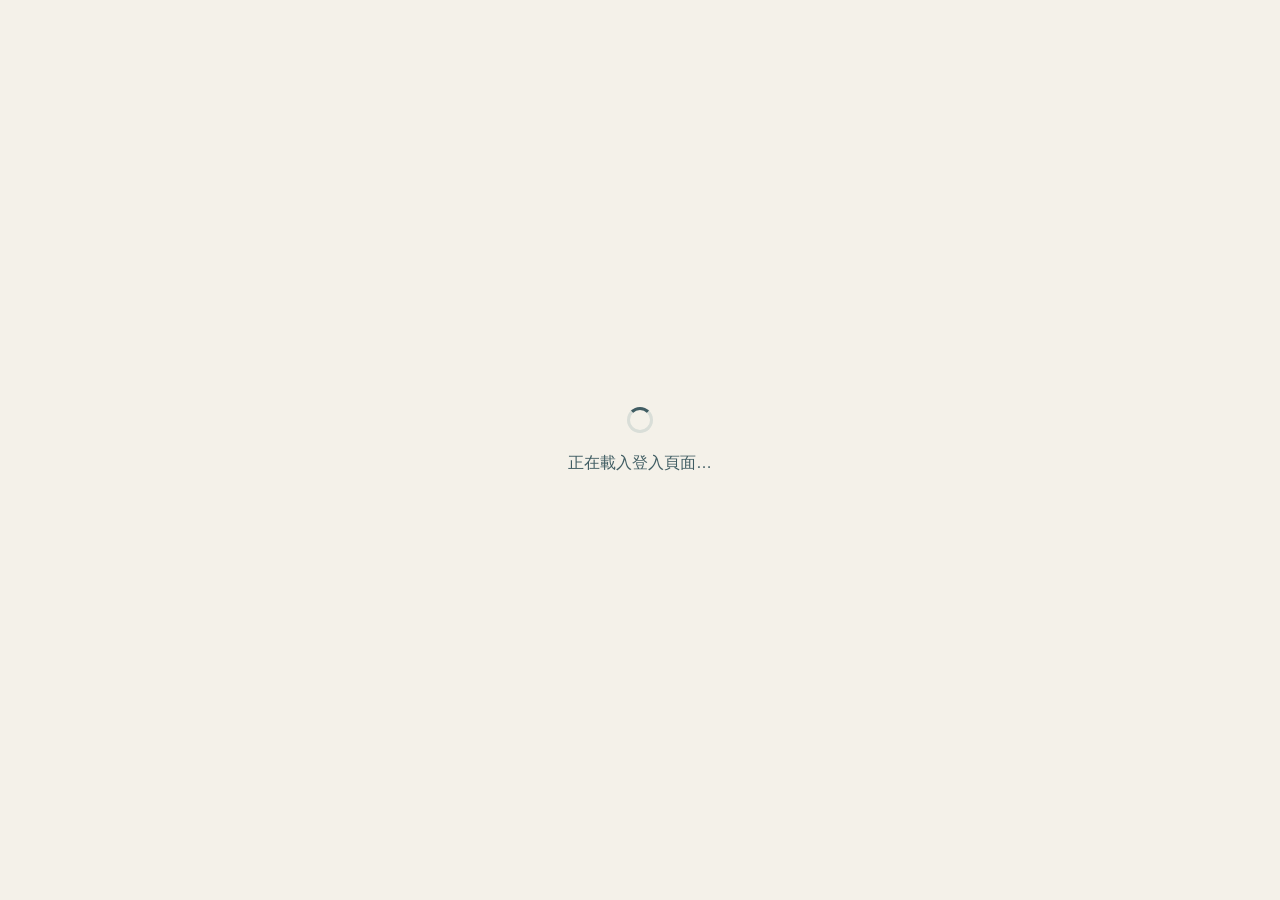
==== commit 10f5e65d: "Restore verified v17 GAS-hosted login entry; remove Pages credential handoff" ====
--- a/index.html
+++ b/index.html
@@ -1,5 +1,4 @@
-<!doctype html><html lang="zh-Hant"><head><meta charset="utf-8"><meta name="viewport" content="width=device-width,initial-scale=1"><meta name="referrer" content="no-referrer"><meta name="robots" content="noindex,nofollow"><meta name="application-release" content="pages-htmlservice-bridge-v5"><meta http-equiv="Content-Security-Policy" content="default-src 'none'; script-src 'self'; style-src 'self'; img-src 'self'; frame-src https://script.google.com https://script.googleusercontent.com https://*.googleusercontent.com; connect-src 'none'; object-src 'none'; base-uri 'none'; form-action 'none'"><title>鈺通營造｜員工面談暨考績管理系統</title><link rel="stylesheet" href="./site.css?v=pages-bridge-v5"><link rel="stylesheet" href="./login-shell.css?v=pages-bridge-v5"></head><body>
-<!--staticLogin--><header class="site-header" data-static-login><img src="./assets/yuhtong-logo-transparent.png" alt="鈺通營造公司LOGO"><div class="site-titles"><p class="site-company">鈺通營造工程股份有限公司</p><h1>員工面談暨考績系統</h1></div></header><main class="login-page" data-static-login><section class="login-card"><p class="page-eyebrow">員工與人事共用入口</p><h2>登入面談系統</h2><form id="employeeLogin"><label for="lookupName">姓名</label><input id="lookupName" name="username" required maxlength="80" autocomplete="username"><label for="lookupPassword">密碼</label><input id="lookupPassword" name="password" type="password" required maxlength="128" autocomplete="current-password"><button type="submit">登入</button></form><a id="resetLink" href="#password-reset">忘記密碼？</a><p id="loginStatus" role="status" aria-live="polite"></p><p class="login-note">使用姓名與密碼登入。已綁定信箱的人事可自行重設密碼；其他帳號請洽人事。</p></section></main><!--/staticLogin-->
+<!doctype html><html lang="zh-Hant"><head><meta charset="utf-8"><meta name="viewport" content="width=device-width,initial-scale=1"><meta name="referrer" content="no-referrer"><meta name="robots" content="noindex,nofollow"><meta name="application-release" content="pages-htmlservice-bridge-v4"><meta http-equiv="Content-Security-Policy" content="default-src 'none'; script-src 'self'; style-src 'self'; img-src 'self'; frame-src https://script.google.com https://script.googleusercontent.com https://*.googleusercontent.com; connect-src 'none'; object-src 'none'; base-uri 'none'; form-action 'none'"><title>鈺通營造｜員工面談暨考績管理系統</title><link rel="stylesheet" href="./site.css?v=pages-bridge-v3"></head><body>
 <main id="applicationHost" hidden aria-label="鈺通營造員工面談暨考績管理系統"><div id="frameSlot"></div></main>
-<section id="connectionPanel" class="entry-loading" hidden aria-label="載入登入頁面"><div class="loading-indicator" aria-hidden="true"></div><span id="connectionLabel" class="visually-hidden">正在確認安全連線</span><p id="connectionStatus" role="status" aria-live="polite">正在載入登入頁面…</p><button type="button" id="connectBackend" hidden>重新載入</button></section>
-<noscript>請啟用 JavaScript 後重新載入，以開啟鈺通營造系統登入頁面。</noscript><script src="./backend-config.js"></script><script src="./password-eye.js?v=pages-bridge-v5"></script><script src="./pages-bridge.js?v=pages-bridge-v5"></script></body></html>
+<section id="connectionPanel" class="entry-loading" aria-label="載入登入頁面"><div class="loading-indicator" aria-hidden="true"></div><span id="connectionLabel" class="visually-hidden">正在確認安全連線</span><p id="connectionStatus" role="status" aria-live="polite">正在載入登入頁面…</p><button type="button" id="connectBackend" hidden>重新載入</button></section>
+<noscript>請啟用 JavaScript 後重新載入，以開啟鈺通營造系統登入頁面。</noscript><script src="./backend-config.js"></script><script src="./pages-bridge.js?v=pages-bridge-v4"></script></body></html>
--- a/site.css
+++ b/site.css
@@ -1,7 +1,7 @@
 /* Thin host: the unchanged GAS app owns the full company login design. */
-:root{font-family:"Noto Sans TC","Microsoft JhengHei",sans-serif;color:#405d63;line-height:1.7}
+:root{font-family:"Noto Sans TC","Microsoft JhengHei",sans-serif;color:#405d63;background:#f4f1e9;line-height:1.7}
 *{box-sizing:border-box}
-html,body{margin:0;width:100%;min-height:100%}html{background:var(--canvas,#f4f1e9)}
+html,body{margin:0;width:100%;min-height:100%;background:#f4f1e9}
 [hidden]{display:none!important}
 #applicationHost{position:fixed;inset:0;width:100%;height:100vh;height:100dvh;margin:0;padding:0}
 #frameSlot,#frameSlot iframe{display:block;width:100%;height:100%;border:0;margin:0;padding:0}
